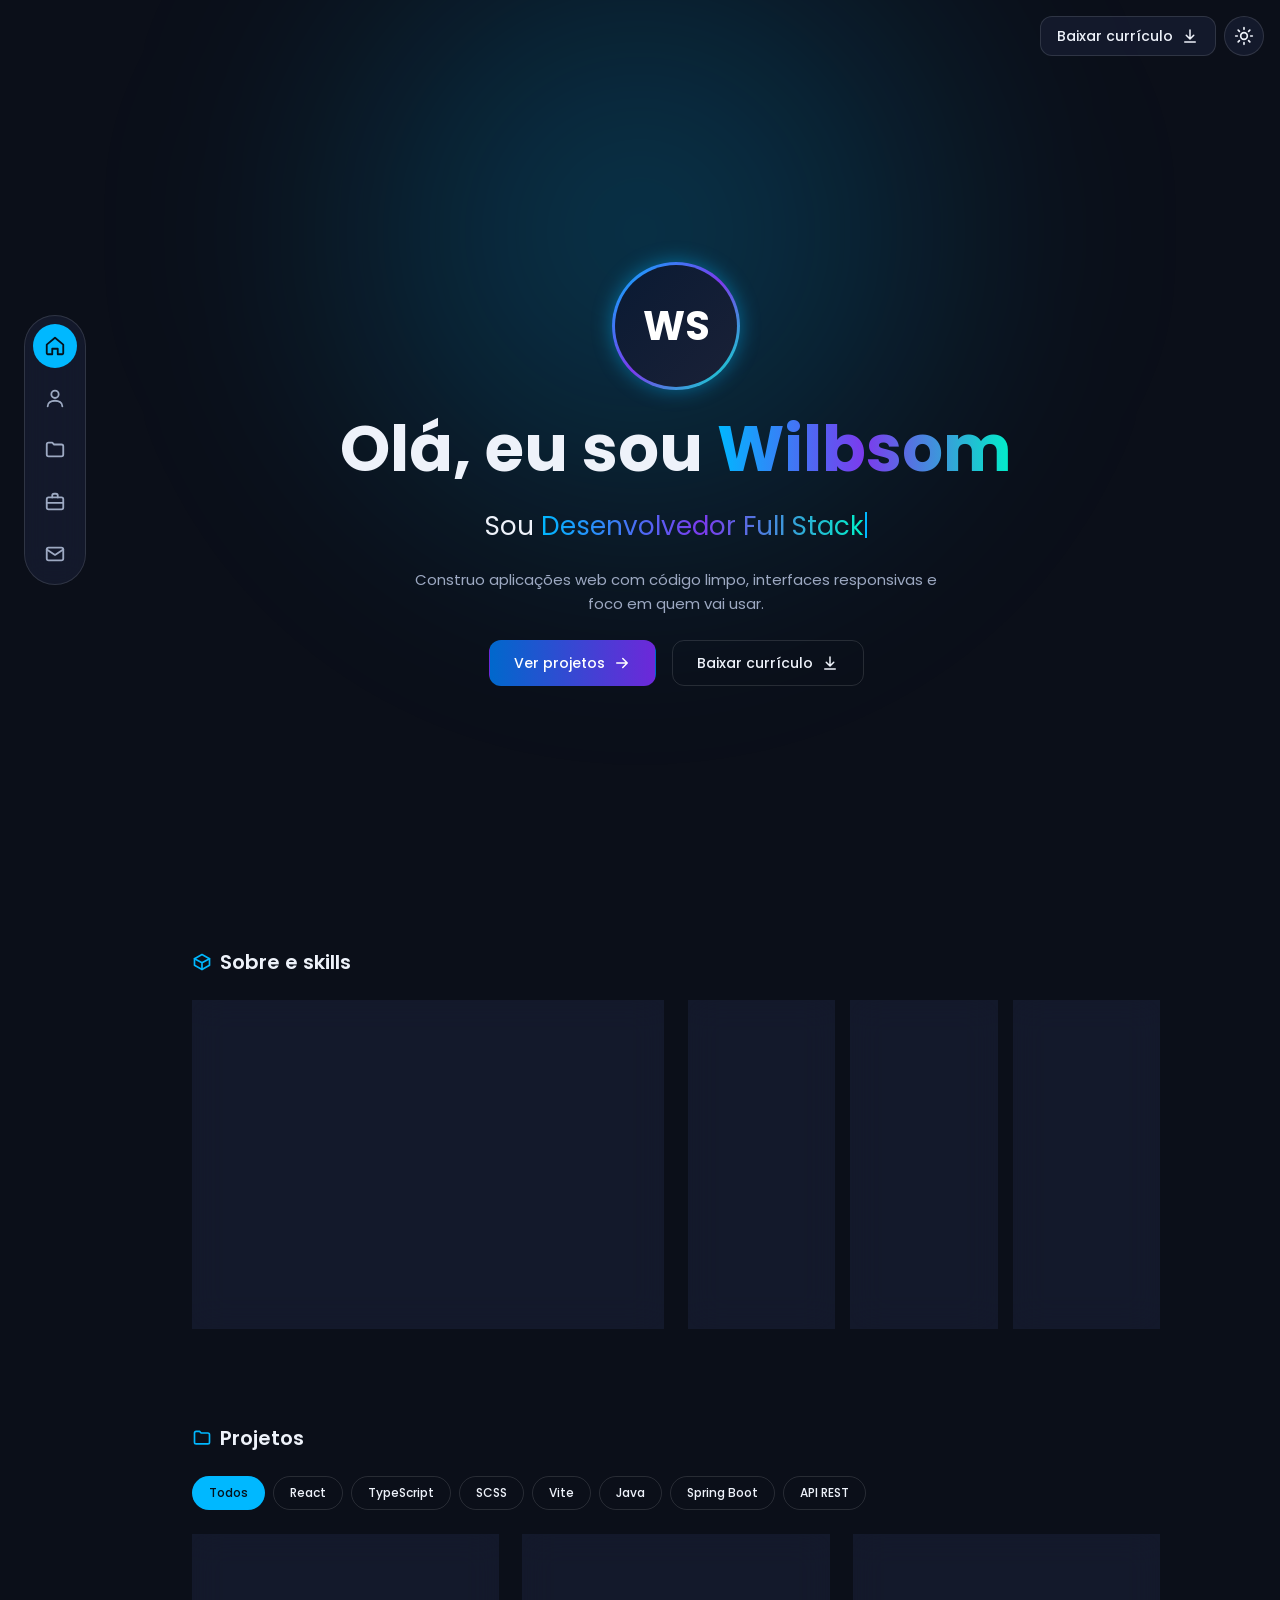
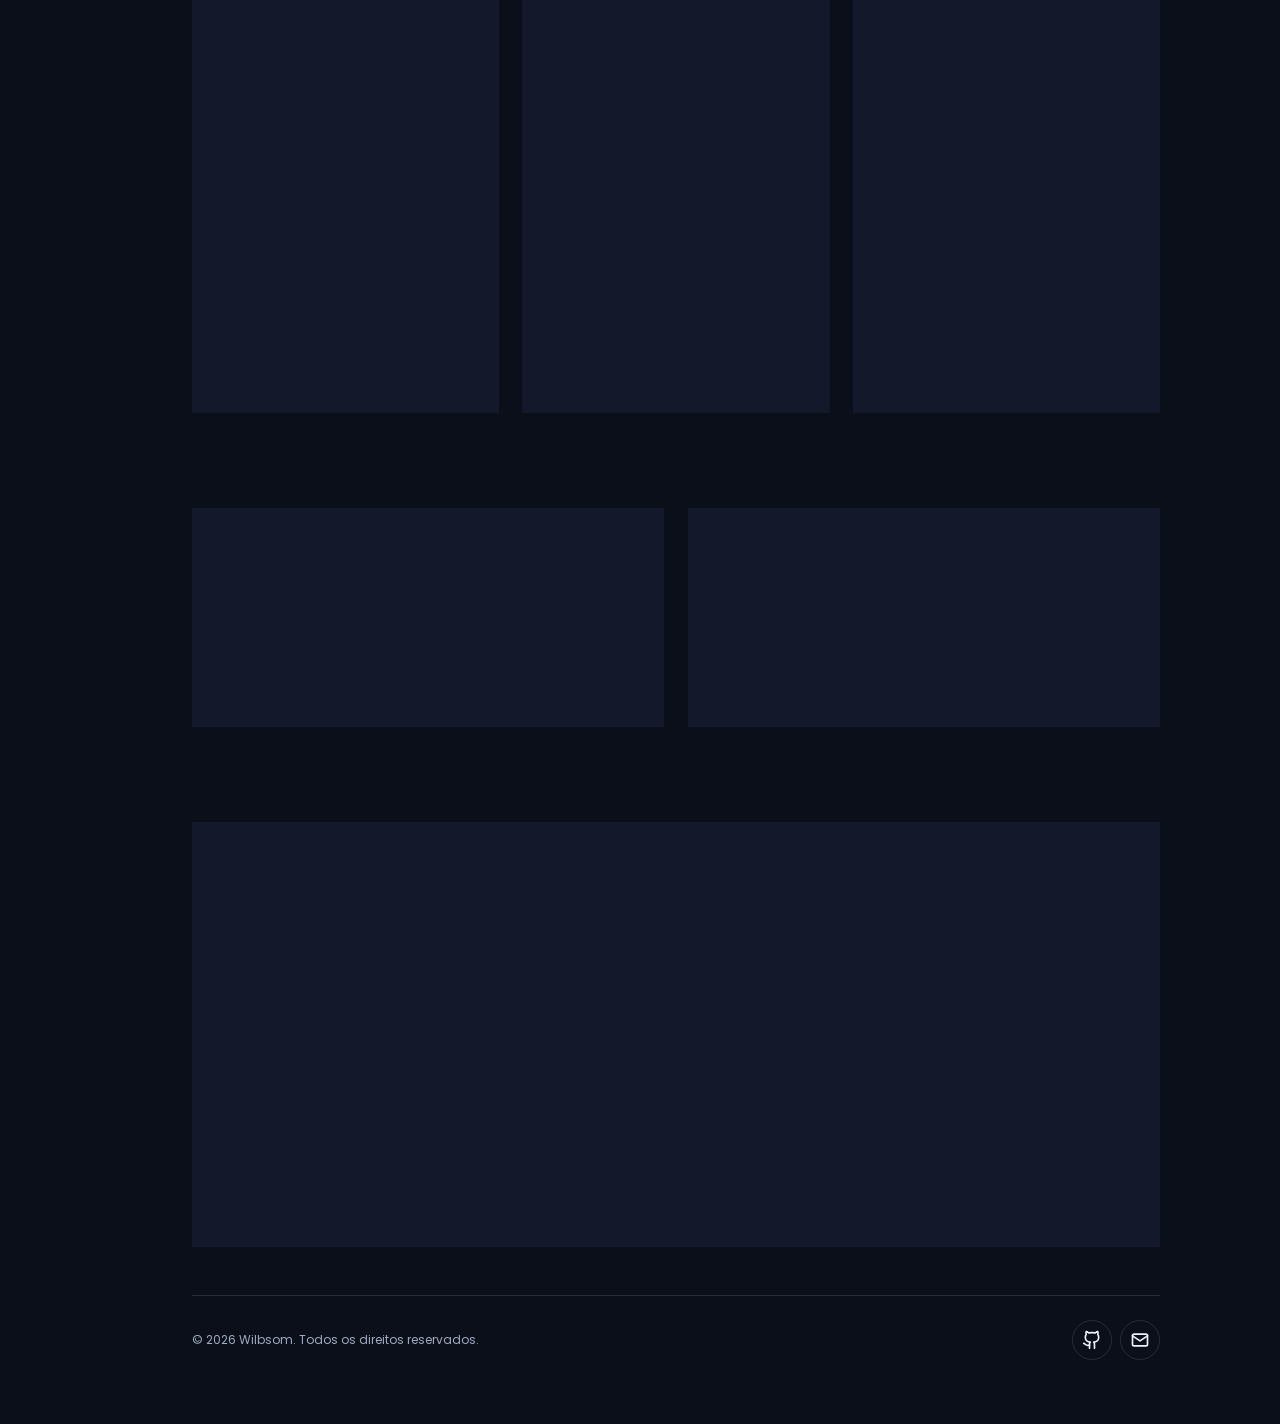
==== frontend/index.html @ 688029e2 "primerio commit" ====
<!doctype html>
<html lang="pt-BR" data-theme="dark">
<head>
  <meta charset="utf-8">
  <meta name="viewport" content="width=device-width, initial-scale=1, viewport-fit=cover">
  <title>Wilbsom | Portfólio de desenvolvimento Full Stack</title>
  <meta name="description" content="Portfólio de Wilbsom: projetos com React, TypeScript e Spring Boot, skills, currículo e contato.">
  <meta property="og:title" content="Wilbsom | Portfólio">
  <meta property="og:description" content="Projetos, skills, currículo e contato de um desenvolvedor Full Stack.">
  <meta property="og:type" content="website">
  <link rel="preconnect" href="https://fonts.googleapis.com">
  <link rel="preconnect" href="https://fonts.gstatic.com" crossorigin>
  <link rel="stylesheet" href="https://fonts.googleapis.com/css2?family=Poppins:wght@400;500;600;700&display=swap">
  <style>
    :root {
      --bg: #F4F7FB;
      --surf: #fff;
      --glass: rgba(255, 255, 255, .72);
      --tx: #0B0F19;
      --mu: #4A5468;
      --bd: rgba(11, 15, 25, .16);
      --p: #0069B4;
      --s: #6D28D9;
      --a: #00705F;
      --on: #fff;
      --glow: rgba(0, 105, 180, .2);
      --gt: linear-gradient(90deg, #0069B4, #6D28D9);
      color-scheme: light;
      box-sizing: border-box;
      padding-top: env(safe-area-inset-top, 0px);
      padding-bottom: env(safe-area-inset-bottom, 0px);
    }

    @media (prefers-color-scheme: dark) {
      :root:not([data-theme="light"]) {
        --bg: #0B0F19;
        --surf: #1A2137;
        --glass: rgba(26, 33, 55, .6);
        --tx: #EEF2FA;
        --mu: #9DA9C2;
        --bd: rgba(255, 255, 255, .12);
        --p: #00B8FF;
        --s: #A78BFA;
        --a: #00F0C9;
        --on: #04121C;
        --glow: rgba(0, 184, 255, .25);
        --gt: linear-gradient(90deg, #00B8FF, #7C3AED, #00F0C9);
        color-scheme: dark;
      }
    }

    :root[data-theme="dark"] {
      --bg: #0B0F19;
      --surf: #1A2137;
      --glass: rgba(26, 33, 55, .6);
      --tx: #EEF2FA;
      --mu: #9DA9C2;
      --bd: rgba(255, 255, 255, .12);
      --p: #00B8FF;
      --s: #A78BFA;
      --a: #00F0C9;
      --on: #04121C;
      --glow: rgba(0, 184, 255, .25);
      --gt: linear-gradient(90deg, #00B8FF, #7C3AED, #00F0C9);
      color-scheme: dark;
    }

    *, *::before, *::after {
      box-sizing: inherit;
    }

    html {
      scroll-behavior: smooth;
      scroll-padding-top: env(safe-area-inset-top, 0px);
    }

    body {
      margin: 0;
      min-height: 100vh;
      background: var(--bg);
      color: var(--tx);
      font: 400 15px/1.6 Poppins, system-ui, -apple-system, "Segoe UI", sans-serif;
      overflow-x: hidden;
    }

    body::before {
      content: "";
      position: fixed;
      top: -200px;
      left: 50%;
      width: 54rem;
      height: 54rem;
      max-width: 140vw;
      transform: translateX(-50%);
      background: radial-gradient(circle, var(--glow) 0%, transparent 70%);
      filter: blur(90px);
      pointer-events: none;
      z-index: -1;
    }

    [hidden] {
      display: none !important;
    }

    :focus-visible {
      outline: 2px solid var(--p);
      outline-offset: 3px;
    }

    a {
      color: var(--p);
    }

    .skip {
      position: absolute;
      left: 8px;
      top: -60px;
      background: var(--surf);
      padding: 8px 16px;
      border-radius: 8px;
      z-index: 50;
    }

    .skip:focus {
      top: 8px;
    }

    main {
      max-width: 1120px;
      margin: 0 auto;
      padding: 0 24px 88px;
    }

    section {
      padding: 48px 0;
      scroll-margin-top: 16px;
    }

    h1, h2, h3 {
      margin: 0;
    }

    h2 {
      font: 600 20px/28px Poppins, system-ui, sans-serif;
      display: flex;
      align-items: center;
      gap: 8px;
      margin-bottom: 24px;
    }

    h2 svg {
      color: var(--p);
    }

    h3 {
      font: 500 16px/24px Poppins, system-ui, sans-serif;
    }

    p {
      margin: 0;
    }

    .mu {
      color: var(--mu);
    }

    .gt {
      background: var(--gt);
      -webkit-background-clip: text;
      background-clip: text;
      color: transparent;
    }

    .card {
      background: var(--glass);
      border: 1px solid var(--bd);
      border-radius: 16px;
      padding: 24px;
      -webkit-backdrop-filter: blur(16px);
      backdrop-filter: blur(16px);
      transition: transform .3s ease, border-color .3s ease, box-shadow .3s ease;
    }

    .card:hover {
      transform: translateY(-2px);
      border-color: var(--p);
      box-shadow: 0 0 20px var(--glow);
    }

    .btn {
      display: inline-flex;
      align-items: center;
      justify-content: center;
      gap: 8px;
      padding: 12px 24px;
      border-radius: 12px;
      border: 1px solid var(--bd);
      background: transparent;
      color: var(--tx);
      font: 500 14px/20px Poppins, system-ui, sans-serif;
      cursor: pointer;
      text-decoration: none;
      transition: transform .3s ease, border-color .3s ease, filter .3s ease;
    }

    .btn:hover {
      transform: translateY(-2px);
      border-color: var(--p);
    }

    .btn.pri {
      background: linear-gradient(90deg, #0068CC, #6D28D9);
      color: #fff;
      border-color: transparent;
    }

    .btn.pri:hover {
      filter: brightness(1.15);
    }

    .btn.sm {
      padding: 8px 16px;
    }

    .ib {
      display: grid;
      place-items: center;
      width: 40px;
      height: 40px;
      border-radius: 50%;
      border: 1px solid var(--bd);
      background: transparent;
      color: var(--tx);
      cursor: pointer;
      transition: border-color .3s ease, color .3s ease;
    }

    .ib:hover {
      border-color: var(--p);
      color: var(--p);
    }

    nav {
      position: fixed;
      z-index: 20;
      left: 0;
      right: 0;
      bottom: 0;
      display: flex;
      justify-content: space-around;
      padding: 8px 8px calc(8px + env(safe-area-inset-bottom, 0px));
      background: var(--glass);
      border-top: 1px solid var(--bd);
      -webkit-backdrop-filter: blur(16px);
      backdrop-filter: blur(16px);
    }

    nav a {
      display: grid;
      place-items: center;
      width: 44px;
      height: 44px;
      border-radius: 50%;
      color: var(--mu);
      transition: background .3s ease, color .3s ease;
    }

    nav a:hover {
      color: var(--p);
    }

    nav a[aria-current] {
      background: var(--p);
      color: var(--on);
    }

    .top {
      position: fixed;
      z-index: 20;
      top: 0;
      right: 0;
      display: flex;
      gap: 8px;
      padding: calc(16px + env(safe-area-inset-top, 0px)) 16px 0;
    }

    .top .btn {
      padding: 8px 16px;
      background: var(--glass);
    }

    .top .ib {
      background: var(--glass);
    }

    .hero {
      min-height: 100vh;
      display: grid;
      align-content: center;
      justify-items: center;
      text-align: center;
      gap: 24px;
      padding-top: 96px;
    }

    .av {
      width: 128px;
      height: 128px;
      border-radius: 50%;
      display: grid;
      place-items: center;
      font: 700 40px/1 Poppins, system-ui, sans-serif;
      color: #fff;
      border: 3px solid transparent;
      background: linear-gradient(135deg, #0A1A33, #1A2137) padding-box, linear-gradient(135deg, #00B8FF, #7C3AED, #00F0C9) border-box;
      box-shadow: 0 0 20px rgba(0, 184, 255, .45);
    }

    h1 {
      font: 700 clamp(36px, 7vw, 64px)/1.1 Poppins, system-ui, sans-serif;
    }

    .role {
      font: 400 clamp(18px, 3vw, 26px)/1.4 Poppins, system-ui, sans-serif;
      min-height: 1.4em;
    }

    .cur {
      display: inline-block;
      width: 2px;
      height: 1em;
      background: var(--p);
      vertical-align: -.12em;
      margin-left: 2px;
      animation: bl 1s steps(1) infinite;
    }

    @keyframes bl {
      50% { opacity: 0; }
    }

    .hero p.lead {
      max-width: 60ch;
      color: var(--mu);
    }

    .btns {
      display: flex;
      flex-wrap: wrap;
      gap: 16px;
      justify-content: center;
    }

    .g2 {
      display: grid;
      gap: 24px;
    }

    .bar {
      display: grid;
      grid-template-columns: 104px 1fr 40px;
      align-items: center;
      gap: 16px;
      margin-top: 16px;
      font-size: 14px;
    }

    .tr {
      height: 6px;
      border-radius: 99px;
      background: var(--bd);
      overflow: hidden;
    }

    .tr i {
      display: block;
      height: 100%;
      width: 0;
      border-radius: 99px;
      background: linear-gradient(90deg, #00B8FF, #7C3AED);
      transition: width 1.2s ease .2s;
    }

    .sk.on .tr i {
      width: var(--w);
    }

    .stats {
      display: grid;
      grid-template-columns: repeat(3, 1fr);
      gap: 16px;
    }

    .stat {
      text-align: center;
      padding: 24px 8px;
    }

    .stat b {
      display: block;
      font: 700 32px/1.2 Poppins, system-ui, sans-serif;
      color: var(--p);
    }

    .stat span {
      font-size: 12px;
      line-height: 16px;
      color: var(--mu);
    }

    .chips {
      display: flex;
      flex-wrap: wrap;
      gap: 8px;
      margin-bottom: 24px;
    }

    .chip {
      padding: 8px 16px;
      border-radius: 99px;
      border: 1px solid var(--bd);
      background: transparent;
      color: var(--tx);
      font: 500 12px/16px Poppins, system-ui, sans-serif;
      cursor: pointer;
      transition: background .3s ease, border-color .3s ease;
    }

    .chip:hover {
      border-color: var(--p);
    }

    .chip[aria-pressed=true] {
      background: var(--p);
      color: var(--on);
      border-color: transparent;
    }

    .grid {
      display: grid;
      gap: 24px;
      grid-template-columns: repeat(auto-fill, minmax(260px, 1fr));
    }

    .pj {
      display: grid;
      gap: 16px;
      align-content: start;
    }

    .th {
      aspect-ratio: 16/9;
      border-radius: 12px;
      display: grid;
      place-items: center;
      color: var(--p);
      border: 1px solid var(--bd);
      background: linear-gradient(135deg, rgba(0, 184, 255, .22), rgba(124, 58, 237, .22));
    }

    .row {
      display: flex;
      align-items: center;
      justify-content: space-between;
      gap: 8px;
    }

    .st {
      font-size: 12px;
      line-height: 16px;
      color: var(--a);
      border: 1px solid var(--a);
      border-radius: 99px;
      padding: 2px 8px;
      white-space: nowrap;
    }

    .tags {
      display: flex;
      flex-wrap: wrap;
      gap: 8px;
    }

    .tag {
      font-size: 12px;
      line-height: 16px;
      padding: 4px 12px;
      border-radius: 99px;
      border: 1px solid var(--c, var(--p));
      color: var(--c, var(--p));
    }

    .tag:nth-child(3n+2) { --c: var(--s); }
    .tag:nth-child(3n) { --c: var(--a); }

    .tl {
      list-style: none;
      margin: 0;
      padding: 0 0 0 24px;
      border-left: 2px solid var(--bd);
    }

    .tl li {
      position: relative;
      padding-bottom: 24px;
    }

    .tl li:last-child {
      padding-bottom: 0;
    }

    .tl li::before {
      content: "";
      position: absolute;
      left: -31px;
      top: 7px;
      width: 10px;
      height: 10px;
      border-radius: 50%;
      background: var(--p);
      box-shadow: 0 0 10px var(--p);
    }

    .tl .o {
      color: var(--a);
    }

    .tl .d {
      font-size: 12px;
      line-height: 16px;
      color: var(--mu);
    }

    .fg {
      display: grid;
      gap: 16px;
    }

    .two {
      display: grid;
      gap: 16px;
    }

    label {
      display: grid;
      gap: 4px;
      font-size: 12px;
      line-height: 16px;
      color: var(--mu);
    }

    input, textarea {
      width: 100%;
      font: 400 14px/20px Poppins, system-ui, sans-serif;
      color: var(--tx);
      background: var(--glass);
      border: 1px solid var(--bd);
      border-radius: 12px;
      padding: 12px 16px;
      transition: border-color .3s ease, box-shadow .3s ease;
    }

    input:focus, textarea:focus {
      outline: none;
      border-color: var(--p);
      box-shadow: 0 0 0 3px var(--glow);
    }

    textarea {
      min-height: 128px;
      resize: vertical;
    }

    .ct {
      display: grid;
      gap: 16px;
      align-content: start;
    }

    .ct a {
      display: inline-flex;
      align-items: center;
      gap: 8px;
      color: var(--tx);
      text-decoration: none;
    }

    .ct a:hover {
      color: var(--p);
    }

    footer {
      display: flex;
      flex-wrap: wrap;
      gap: 16px;
      align-items: center;
      justify-content: space-between;
      padding: 24px 0;
      color: var(--mu);
      font-size: 12px;
      line-height: 16px;
      border-top: 1px solid var(--bd);
    }

    footer div {
      display: flex;
      gap: 8px;
    }

    dialog {
      width: min(560px, calc(100% - 32px));
      border: 1px solid var(--bd);
      border-radius: 16px;
      background: var(--surf);
      color: var(--tx);
      padding: 24px;
      box-shadow: 0 0 20px var(--glow);
    }

    dialog::backdrop {
      background: rgba(0, 0, 0, .65);
    }

    dialog .x {
      float: right;
    }

    dialog h3 {
      font-size: 20px;
      line-height: 28px;
      margin-bottom: 8px;
    }

    dialog .tags {
      margin: 16px 0;
    }

    #toast {
      position: fixed;
      z-index: 60;
      left: 50%;
      bottom: calc(88px + env(safe-area-inset-bottom, 0px));
      transform: translate(-50%, 16px);
      opacity: 0;
      pointer-events: none;
      background: var(--surf);
      border: 1px solid var(--a);
      border-radius: 12px;
      padding: 12px 16px;
      font-size: 14px;
      transition: opacity .3s ease, transform .3s ease;
      max-width: calc(100% - 32px);
    }

    #toast.show {
      opacity: 1;
      transform: translate(-50%, 0);
    }

    @media (min-width: 768px) {
      .g2 { grid-template-columns: 1fr 1fr; }
      .two { grid-template-columns: 1fr 1fr; }
    }

    @media (min-width: 1024px) {
      nav {
        left: 24px;
        right: auto;
        top: 50%;
        bottom: auto;
        transform: translateY(-50%);
        flex-direction: column;
        gap: 8px;
        padding: 8px;
        border: 1px solid var(--bd);
        border-radius: 999px;
      }
      main {
        padding: 0 40px 40px 112px;
      }
      #toast {
        bottom: 24px;
      }
    }

    @media (prefers-reduced-motion: reduce) {
      *, *::before, *::after {
        animation: none !important;
        transition: none !important;
      }
      html {
        scroll-behavior: auto;
      }
      .sk .tr i {
        width: var(--w);
      }
    }

    @media print {
      nav, .top, .btns, .chips, form, #toast, .ct a, footer div, body::before {
        display: none !important;
      }
      :root:root:root {
        --bg: #fff;
        --tx: #000;
        --mu: #333;
        --bd: #999;
        --glass: #fff;
        --p: #000;
        --s: #000;
        --a: #000;
      }
      .card {
        backdrop-filter: none;
        box-shadow: none;
        break-inside: avoid;
      }
      .gt {
        background: none !important;
        color: #000 !important;
        -webkit-text-fill-color: #000;
      }
      .hero {
        min-height: 0;
        padding-top: 0;
      }
      .tr i {
        width: var(--w) !important;
        background: #000;
      }
      main {
        padding: 0;
      }
    }
  </style>
</head>
<body>
  <a class="skip" href="#main">Ir para o conteúdo</a>
  <nav id="nav" aria-label="Navegação principal"></nav>
  <div class="top">
    <button class="btn cv" type="button" id="cvTop"></button>
    <button class="ib" type="button" id="theme"></button>
  </div>
  <main id="main">
    <section id="inicio" class="hero" aria-labelledby="h1">
      <div class="av" aria-hidden="true">WS</div>
      <h1 id="h1">Olá, eu sou <span class="gt">Wilbsom</span></h1>
      <p class="role">Sou <span class="gt" id="role">Desenvolvedor Full Stack</span><i class="cur" aria-hidden="true"></i></p>
      <p class="lead" id="about"></p>
      <div class="btns">
        <a class="btn pri" href="#projetos" id="seeWork"></a>
        <button class="btn cv" type="button" id="cvHero"></button>
      </div>
    </section>

    <section id="sobre" aria-labelledby="t-sk">
      <h2 id="t-sk"></h2>
      <div class="g2">
        <div class="card sk" id="sk">
          <p class="mu">Tecnologias com as quais construo interfaces e serviços.</p>
          <div id="bars"></div>
        </div>
        <div class="stats" id="stats"></div>
      </div>
    </section>

    <section id="projetos" aria-labelledby="t-pj">
      <h2 id="t-pj"></h2>
      <div class="chips" id="chips" role="group" aria-label="Filtrar projetos por tecnologia"></div>
      <div class="grid" id="grid"></div>
    </section>

    <section id="trajetoria" aria-labelledby="t-ex">
      <div class="g2">
        <div class="card">
          <h2 id="t-ex"></h2>
          <ul class="tl" id="exp"></ul>
        </div>
        <div class="card">
          <h2 id="t-ed"></h2>
          <ul class="tl" id="edu"></ul>
        </div>
      </div>
    </section>

    <section id="contato" aria-labelledby="t-ct">
      <div class="card g2">
        <div class="ct">
          <h2 id="t-ct" style="margin:0">Vamos trabalhar juntos?</h2>
          <p class="mu">Quer conversar sobre uma vaga, um projeto ou uma parceria? Envie uma mensagem.</p>
          <a id="mail" href="#"></a>
          <a id="gh" href="#" target="_blank" rel="noopener noreferrer"></a>
        </div>
        <form id="form" class="fg">
          <div class="two">
            <label>Seu nome<input name="nome" required autocomplete="name"></label>
            <label>Seu e-mail<input name="email" type="email" required autocomplete="email"></label>
          </div>
          <label>Assunto<input name="assunto" required></label>
          <label>Sua mensagem<textarea name="mensagem" required></textarea></label>
          <button class="btn pri" type="submit" id="send"></button>
        </form>
      </div>
    </section>

    <footer>
      <span>© 2026 Wilbsom. Todos os direitos reservados.</span>
      <div id="ft"></div>
    </footer>
  </main>

  <dialog id="dlg" aria-labelledby="dt">
    <button class="ib x" type="button" id="dx" aria-label="Fechar detalhes"></button>
    <h3 id="dt"></h3>
    <span class="st" id="ds"></span>
    <p class="mu" id="dd" style="margin-top:16px"></p>
    <div class="tags" id="dtg"></div>
    <div id="dl"></div>
  </dialog>
  <div id="toast" role="status" aria-live="polite"></div>

  <script>
    /* Dados padrão: só aparecem se o back-end estiver fora do ar. O conteúdo real vem da API e só o administrador altera, pelo back-end. */
    const DATA = {
      email: "seu@email.com",
      github: "https://github.com/Wilbsomgs",
      cvUrl: "", /* link do PDF do currículo; vazio = abre a impressão (Salvar como PDF) */
      roles: ["Desenvolvedor Full Stack", "Front-end com React", "Back-end com Spring Boot"],
      about: "Construo aplicações web com código limpo, interfaces responsivas e foco em quem vai usar.",
      skills: [["React", 80], ["TypeScript", 70], ["SCSS", 75], ["Java", 60], ["Spring Boot", 55], ["Git e GitHub", 70]],
      projects: [
        {
          id: "portfolio",
          title: "Portfólio pessoal",
          status: "Em andamento",
          published: true,
          tech: ["React", "TypeScript", "SCSS", "Vite"],
          repo: "https://github.com/Wilbsomgs/repositorio",
          desc: "Este site: projetos, currículo e contato com design system próprio.",
          long: "Front-end em React 19, TypeScript e Vite, com estilos em SCSS. O back-end em Spring Boot está planejado para cadastro de projetos e login."
        },
        {
          id: "sistema-x",
          title: "Sistema X",
          status: "Planejado",
          published: true,
          tech: ["Java", "Spring Boot"],
          repo: "",
          desc: "Sistema em Java previsto no roadmap. Substitua pelo seu projeto.",
          long: "Edite este item em DATA.projects com a descrição completa, as tecnologias e os links."
        },
        {
          id: "projeto-y",
          title: "Projeto Y",
          status: "Planejado",
          published: true,
          tech: ["Spring Boot", "API REST"],
          repo: "",
          desc: "API REST com Spring Boot. Substitua pelo seu projeto.",
          long: "Edite este item em DATA.projects com a descrição completa, as tecnologias e os links."
        }
      ],
      exp: [{ t: "Desenvolvedor Full Stack", o: "Projetos pessoais", p: "2026 – Presente", d: "Desenvolvimento deste portfólio com React 19, TypeScript e Vite, com API em Spring Boot planejada." }],
      edu: [{ t: "Seu curso ou certificação", o: "Sua instituição", p: "Ano – Ano", d: "Edite este item em DATA.edu." }]
    };

    /* Endereço do back-end Spring Boot (GET /api/portfolio, somente leitura para visitantes) */
    const API_URL = "http://localhost:8080";
    (async () => {
      const clean = v => typeof v === "string" ? v.replace(/[<>]/g, "").replace(/"/g, "”") : Array.isArray(v) ? v.map(clean) : v && typeof v === "object" ? Object.fromEntries(Object.entries(v).map(([k, x]) => [k, clean(x)])) : v;
      const url = u => /^https?:\/\//i.test(u) ? u : "";
      try {
        const c = new AbortController(), t = setTimeout(() => c.abort(), 3500);
        const r = await fetch(API_URL + "/api/portfolio", { signal: c.signal }); clearTimeout(t);
        if (r.ok) {
          const a = clean(await r.json()), f = a.profile, tl = x => x.map(e => ({ t: e.title, o: e.organization, p: e.period, d: e.description }));
          Object.assign(DATA, {
            email: f.email,
            github: url(f.githubUrl) || DATA.github,
            cvUrl: url(f.cvUrl),
            about: f.about,
            roles: f.roles.length ? f.roles : DATA.roles,
            skills: f.skills.map(k => [k.name, k.level]),
            projects: a.projects.map(p => ({ id: String(p.id), title: p.title, status: p.status, published: true, tech: p.tech, repo: url(p.repoUrl), desc: p.summary, long: p.description })),
            exp: tl(a.experience),
            edu: tl(a.education)
          })
        }
      } catch (e) { }

      const I = {
        home: '<path d="M3 10.5 12 3l9 7.5V20a1 1 0 0 1-1 1h-5v-6H9v6H4a1 1 0 0 1-1-1z"/>',
        user: '<circle cx="12" cy="8" r="4"/><path d="M4 21c0-4 4-6 8-6s8 2 8 6"/>',
        folder: '<path d="M3 6a2 2 0 0 1 2-2h4l2 2h8a2 2 0 0 1 2 2v9a2 2 0 0 1-2 2H5a2 2 0 0 1-2-2z"/>',
        brief: '<rect x="3" y="7" width="18" height="13" rx="2"/><path d="M9 7V5a2 2 0 0 1 2-2h2a2 2 0 0 1 2 2v2M3 13h18"/>',
        cap: '<path d="M2 9l10-5 10 5-10 5z"/><path d="M6 11v5c0 1.5 3 3 6 3s6-1.5 6-3v-5"/>',
        mail: '<rect x="3" y="5" width="18" height="14" rx="2"/><path d="m3 7 9 6 9-6"/>',
        down: '<path d="M12 4v11m-5-4 5 5 5-5M5 20h14"/>',
        arr: '<path d="M5 12h14m-6-6 6 6-6 6"/>',
        send: '<path d="m22 2-11 11M22 2l-7 20-4-9-9-4z"/>',
        sun: '<circle cx="12" cy="12" r="4"/><path d="M12 2v2m0 16v2M2 12h2m16 0h2M5 5l1.5 1.5m11 11L19 19M5 19l1.5-1.5m11-11L19 5"/>',
        moon: '<path d="M20 14.5A8 8 0 0 1 9.5 4 8 8 0 1 0 20 14.5z"/>',
        x: '<path d="M6 6l12 12M18 6 6 18"/>',
        cube: '<path d="M12 3 3 8v8l9 5 9-5V8z"/><path d="m3 8 9 5 9-5M12 13v8"/>',
        gh: '<path d="M15 22v-4a4.8 4.8 0 0 0-1-3.5c3 0 6-2 6-5.5.08-1.25-.27-2.48-1-3.5.28-1.15.28-2.35 0-3.5 0 0-1 0-3 1.5-2.64-.5-5.36-.5-8 0C6 2 5 2 5 2c-.3 1.15-.3 2.35 0 3.5A5.4 5.4 0 0 0 4 9c0 3.5 3 5.5 6 5.5-.39.49-.68 1.05-.85 1.65-.17.6-.22 1.23-.15 1.85v4"/><path d="M9 18c-4.51 2-5-2-7-2"/>'
      };

      const ic = (n, s = 20) => `<svg width="${s}" height="${s}" viewBox="0 0 24 24" fill="none" stroke="currentColor" stroke-width="2" stroke-linecap="round" stroke-linejoin="round" aria-hidden="true">${I[n]}</svg>`;
      const $ = id => document.getElementById(id);
      const R = document.documentElement;

      /* Navegação */
      const N = [["inicio", "home", "Início"], ["sobre", "user", "Sobre e skills"], ["projetos", "folder", "Projetos"], ["trajetoria", "brief", "Experiência e educação"], ["contato", "mail", "Contato"]];
      $("nav").innerHTML = N.map(([id, i, l]) => `<a href="#${id}" aria-label="${l}" title="${l}">${ic(i, 22)}</a>`).join("");

      /* Textos com ícones */
      $("about").textContent = DATA.about;
      $("seeWork").innerHTML = "Ver projetos " + ic("arr", 18);
      document.querySelectorAll(".cv").forEach(b => b.innerHTML = "Baixar currículo " + ic("down", 18));
      $("t-sk").innerHTML = ic("cube") + "Sobre e skills";
      $("t-pj").innerHTML = ic("folder") + "Projetos";
      $("t-ex").innerHTML = ic("brief") + "Experiência";
      $("t-ed").innerHTML = ic("cap") + "Educação";
      $("send").innerHTML = "Enviar mensagem " + ic("send", 18);
      $("dx").innerHTML = ic("x", 18);
      $("mail").href = "mailto:" + DATA.email; $("mail").innerHTML = ic("mail") + DATA.email;
      $("gh").href = DATA.github; $("gh").innerHTML = ic("gh") + "GitHub (abre em nova aba)";
      $("ft").innerHTML = `<a class="ib" href="${DATA.github}" target="_blank" rel="noopener noreferrer" aria-label="GitHub (abre em nova aba)">${ic("gh")}</a><a class="ib" href="mailto:${DATA.email}" aria-label="Enviar e-mail">${ic("mail")}</a>`;

      /* Skills e números */
      const pub = DATA.projects.filter(p => p.published);
      $("bars").innerHTML = DATA.skills.map(([n, v]) => `<div class="bar"><span>${n}</span><div class="tr" aria-hidden="true"><i style="--w:${v}%"></i></div><b>${v}%</b></div>`).join("");
      $("stats").innerHTML = [[DATA.skills.length, "Tecnologias"], [pub.length, "Projetos"], [pub.filter(p => p.status === "Em andamento").length, "Em andamento"]].map(([n, l]) => `<div class="card stat"><b>${n}</b><span>${l}</span></div>`).join("");
      new IntersectionObserver((es, o) => es.forEach(e => { if (e.isIntersecting) { e.target.classList.add("on"); o.unobserve(e.target) } }), { threshold: .3 }).observe($("sk"));

      /* Projetos: lista, filtro por tecnologia e detalhes */
      const techs = [...new Set(pub.flatMap(p => p.tech))];
      $("chips").innerHTML = ["Todos", ...techs].map((t, i) => `<button type="button" class="chip" aria-pressed="${i === 0}" data-f="${i ? t : ""}">${t}</button>`).join("");
      const tags = a => a.map(t => `<span class="tag">${t}</span>`).join("");
      const link = p => p.repo ? `<a class="btn sm" href="${p.repo}" target="_blank" rel="noopener noreferrer">${ic("gh", 16)}Código (nova aba)</a>` : "";
      $("grid").innerHTML = pub.map(p => `<article class="card pj" data-t="${p.tech.join("|")}"><div class="th">${ic("folder", 40)}</div><div class="row"><h3>${p.title}</h3><span class="st">${p.status}</span></div><p class="mu">${p.desc}</p><div class="tags">${tags(p.tech)}</div><div class="row"><button type="button" class="btn sm" data-id="${p.id}">Ver detalhes ${ic("arr", 16)}</button>${p.repo ? `<a class="ib" href="${p.repo}" target="_blank" rel="noopener noreferrer" aria-label="Código de ${p.title} no GitHub (nova aba)">${ic("gh")}</a>` : ""}</div></article>`).join("");
      $("chips").addEventListener("click", e => {
        const b = e.target.closest(".chip"); if (!b) return;
        document.querySelectorAll(".chip").forEach(c => c.setAttribute("aria-pressed", c === b));
        document.querySelectorAll(".pj").forEach(c => c.hidden = !!b.dataset.f && !c.dataset.t.split("|").includes(b.dataset.f))
      });
      const dlg = $("dlg");
      $("grid").addEventListener("click", e => {
        const b = e.target.closest("button[data-id]"); if (!b) return;
        const p = pub.find(x => x.id === b.dataset.id);
        $("dt").textContent = p.title; $("ds").textContent = p.status; $("dd").textContent = p.long || p.desc; $("dtg").innerHTML = tags(p.tech); $("dl").innerHTML = link(p);
        dlg.showModal()
      });
      $("dx").onclick = () => dlg.close();
      dlg.addEventListener("click", e => { if (e.target === dlg) dlg.close() });

      /* Experiência e educação */
      const tl = a => a.map(x => `<li><h3>${x.t}</h3><div class="o">${x.o}</div><div class="d">${x.p}</div><p class="mu" style="margin-top:4px">${x.d}</p></li>`).join("");
      $("exp").innerHTML = tl(DATA.exp); $("edu").innerHTML = tl(DATA.edu);

      /* Currículo: usa o PDF informado ou abre a impressão para salvar como PDF */
      document.querySelectorAll(".cv").forEach(b => b.onclick = () => DATA.cvUrl ? window.open(DATA.cvUrl, "_blank", "noopener") : window.print());

      /* Contato: abre o e-mail já preenchido (sem back-end ainda) */
      let tt; const toast = m => { const t = $("toast"); t.textContent = m; t.classList.add("show"); clearTimeout(tt); tt = setTimeout(() => t.classList.remove("show"), 4000) };
      $("form").addEventListener("submit", e => {
        e.preventDefault(); const d = new FormData(e.target);
        const body = d.get("mensagem") + "\n\n" + d.get("nome") + " (" + d.get("email") + ")";
        toast("Mensagem pronta. Confirme o envio no seu aplicativo de e-mail.");
        window.location.href = "mailto:" + DATA.email + "?subject=" + encodeURIComponent(d.get("assunto")) + "&body=" + encodeURIComponent(body);
        e.target.reset()
      });

      /* Tema claro e escuro */
      const tb = $("theme");
      try { const s = localStorage.getItem("theme"); if (s) R.dataset.theme = s } catch (e) { }
      const paint = () => { const d = R.dataset.theme === "dark"; tb.innerHTML = ic(d ? "sun" : "moon"); tb.setAttribute("aria-label", d ? "Ativar tema claro" : "Ativar tema escuro") };
      tb.onclick = () => { R.dataset.theme = R.dataset.theme === "dark" ? "light" : "dark"; try { localStorage.setItem("theme", R.dataset.theme) } catch (e) { } paint() };
      paint();

      /* Item ativo no menu */
      const navIO = new IntersectionObserver(es => es.forEach(e => { if (e.isIntersecting) document.querySelectorAll("nav a").forEach(a => a.hash === "#" + e.target.id ? a.setAttribute("aria-current", "true") : a.removeAttribute("aria-current")) }), { rootMargin: "-45% 0px -50% 0px" });
      N.forEach(([id]) => navIO.observe($(id)));

      /* Efeito de digitação (desligado com movimento reduzido) */
      if (!matchMedia("(prefers-reduced-motion: reduce)").matches) {
        const rs = DATA.roles, re = $("role"); let i = 0, j = 0, del = false;
        (function t() {
          const w = rs[i]; re.textContent = w.slice(0, j);
          if (!del && j === w.length) { del = true; return setTimeout(t, 1800) }
          if (del && j === 0) { del = false; i = (i + 1) % rs.length }
          j += del ? -1 : 1; setTimeout(t, del ? 35 : 70)
        })()
      }
    })();
  </script>
</body>
</html>
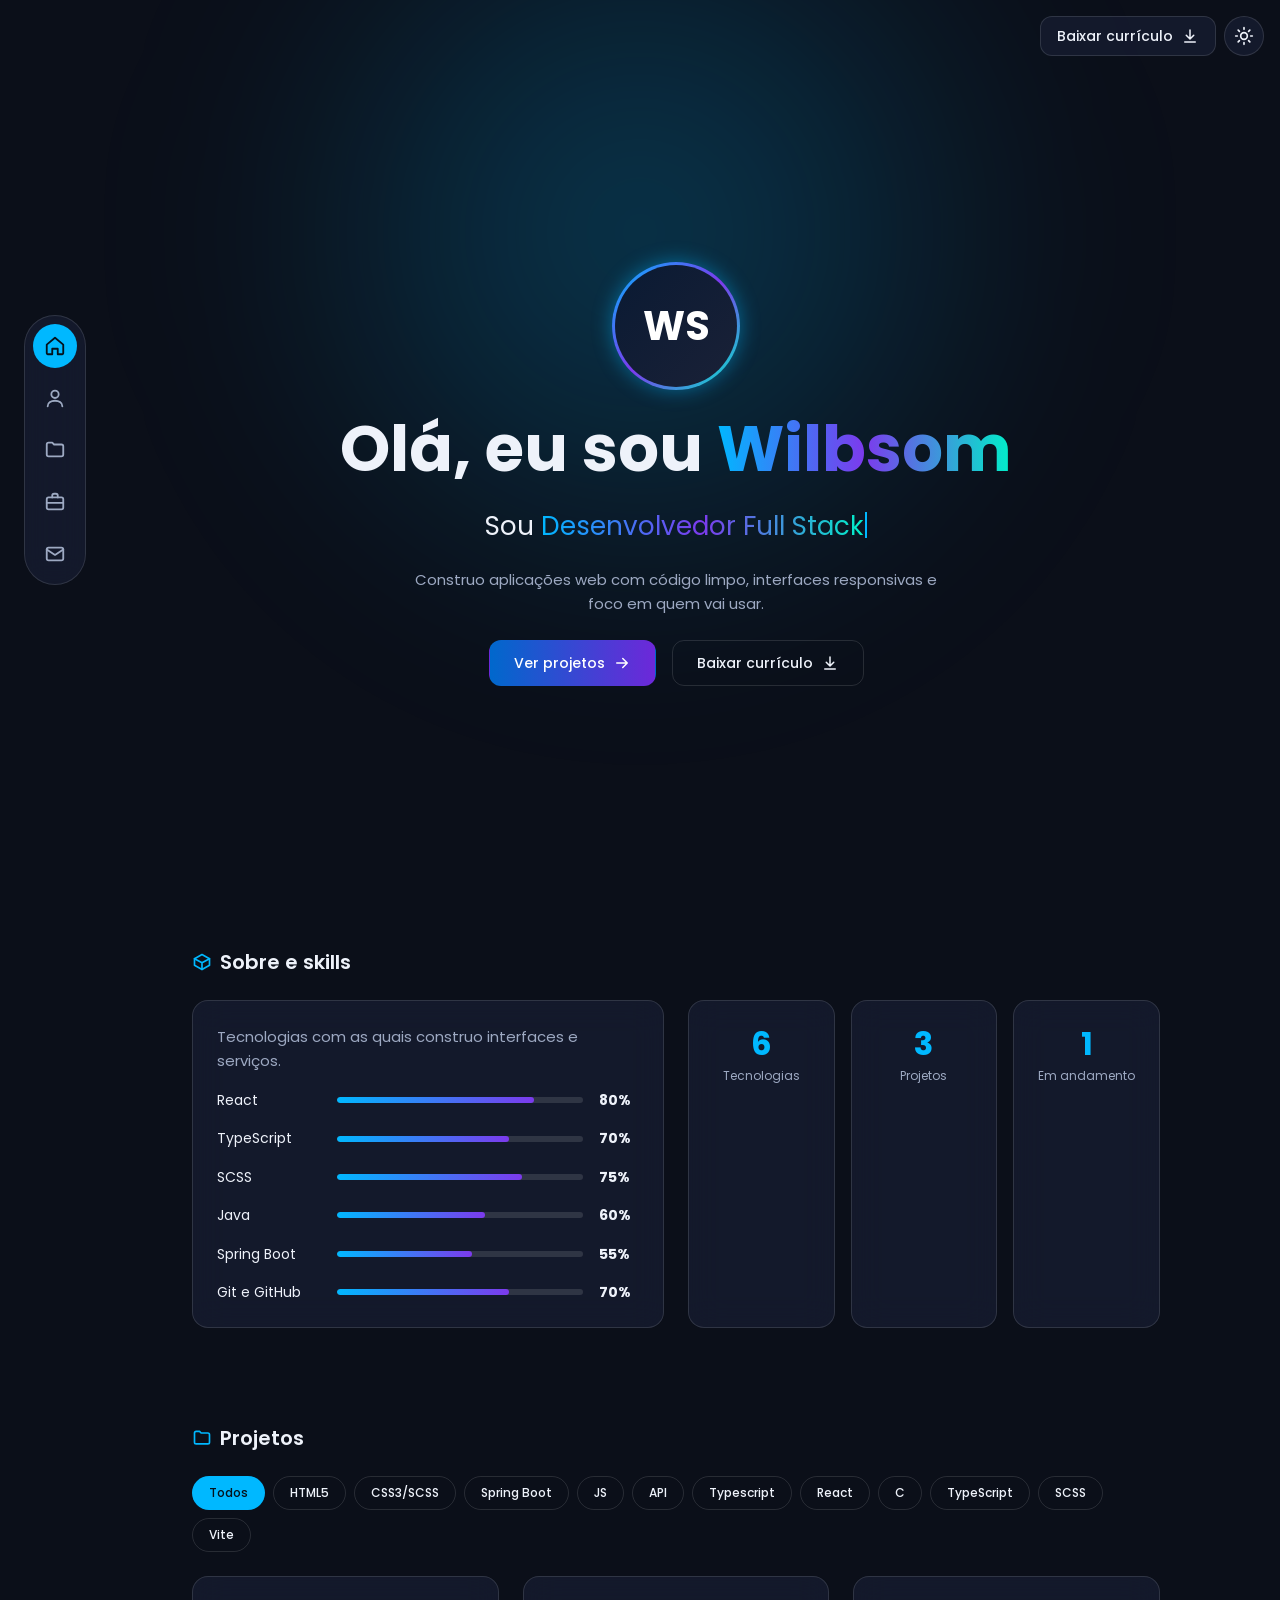
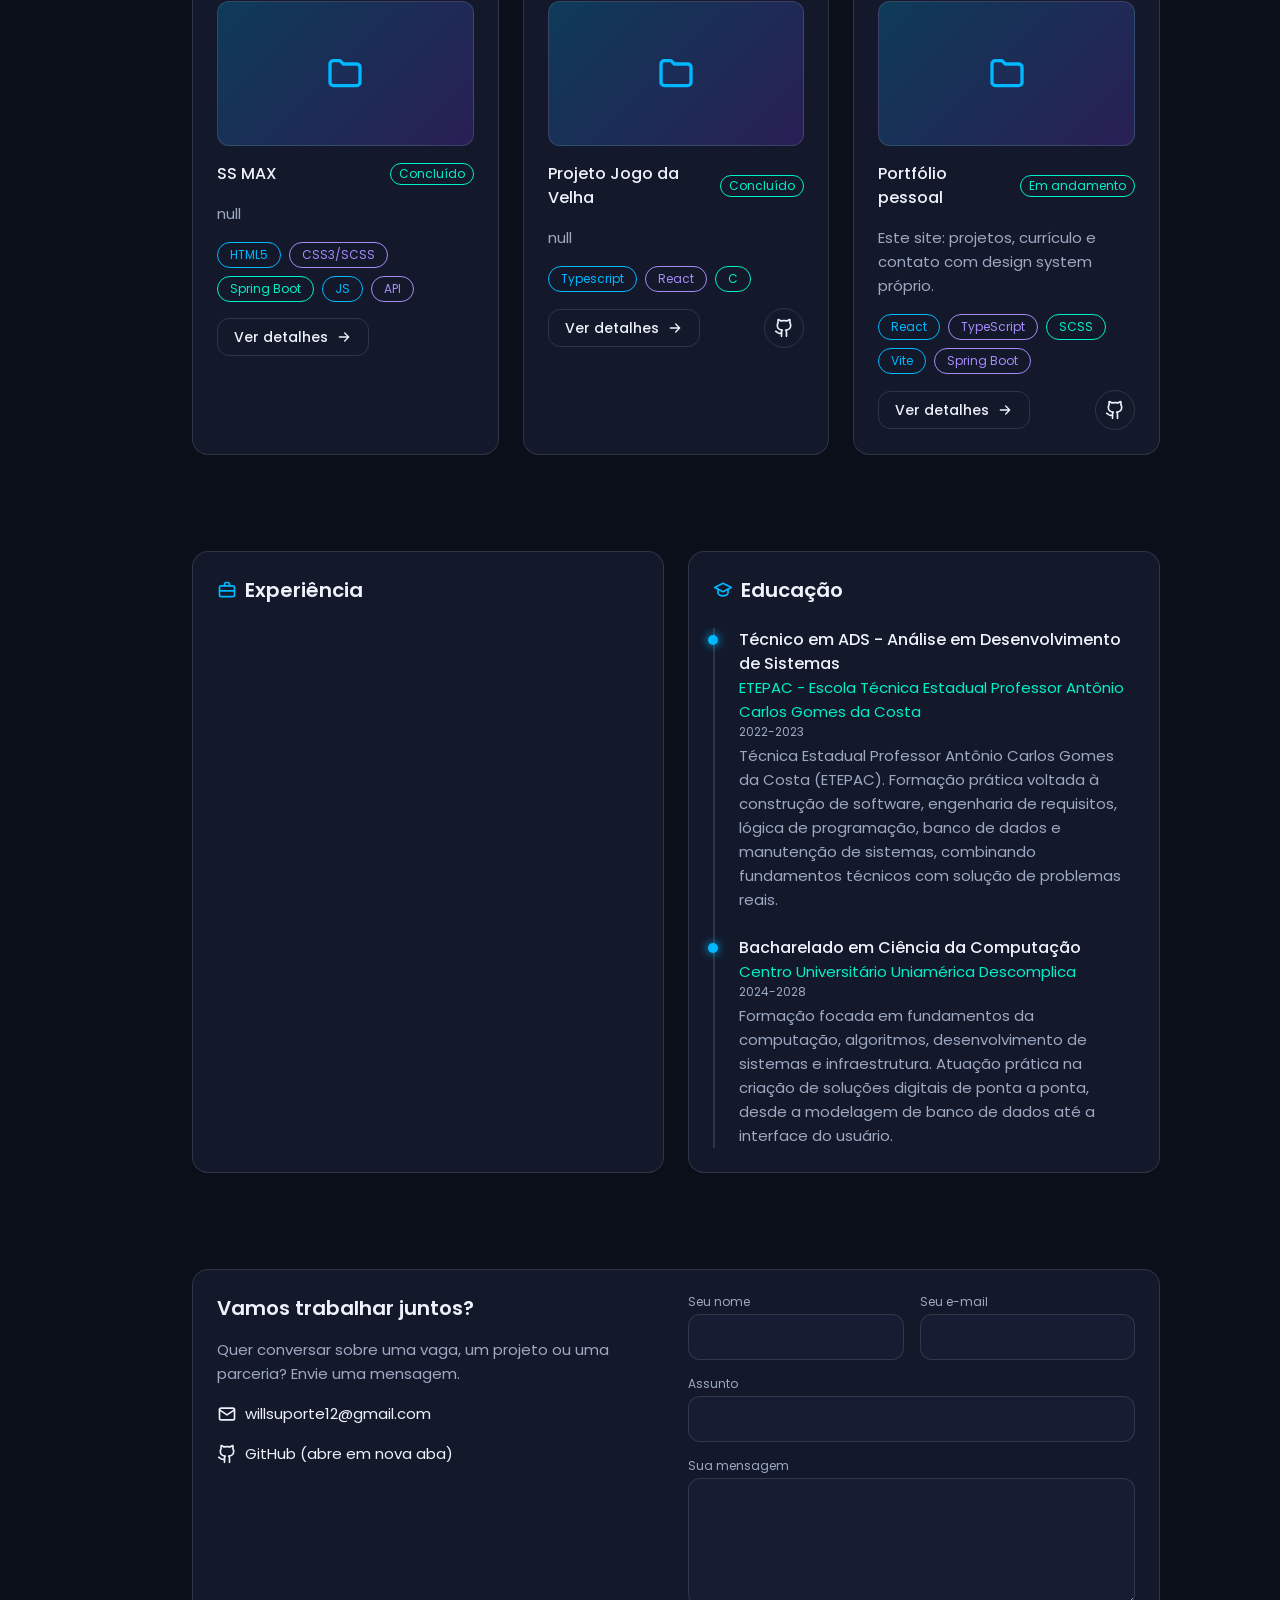
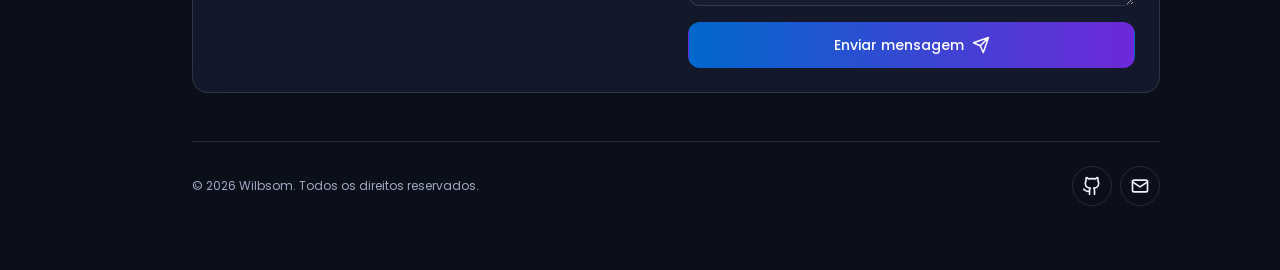
==== commit 43e5f84a: "adicona salvamento pelo content.js" ====
--- a/frontend/index.html
+++ b/frontend/index.html
@@ -1,998 +1,94 @@
 <!doctype html>
 <html lang="pt-BR" data-theme="dark">
 <head>
-  <meta charset="utf-8">
-  <meta name="viewport" content="width=device-width, initial-scale=1, viewport-fit=cover">
-  <title>Wilbsom | Portfólio de desenvolvimento Full Stack</title>
-  <meta name="description" content="Portfólio de Wilbsom: projetos com React, TypeScript e Spring Boot, skills, currículo e contato.">
-  <meta property="og:title" content="Wilbsom | Portfólio">
-  <meta property="og:description" content="Projetos, skills, currículo e contato de um desenvolvedor Full Stack.">
-  <meta property="og:type" content="website">
-  <link rel="preconnect" href="https://fonts.googleapis.com">
-  <link rel="preconnect" href="https://fonts.gstatic.com" crossorigin>
-  <link rel="stylesheet" href="https://fonts.googleapis.com/css2?family=Poppins:wght@400;500;600;700&display=swap">
-  <style>
-    :root {
-      --bg: #F4F7FB;
-      --surf: #fff;
-      --glass: rgba(255, 255, 255, .72);
-      --tx: #0B0F19;
-      --mu: #4A5468;
-      --bd: rgba(11, 15, 25, .16);
-      --p: #0069B4;
-      --s: #6D28D9;
-      --a: #00705F;
-      --on: #fff;
-      --glow: rgba(0, 105, 180, .2);
-      --gt: linear-gradient(90deg, #0069B4, #6D28D9);
-      color-scheme: light;
-      box-sizing: border-box;
-      padding-top: env(safe-area-inset-top, 0px);
-      padding-bottom: env(safe-area-inset-bottom, 0px);
-    }
-
-    @media (prefers-color-scheme: dark) {
-      :root:not([data-theme="light"]) {
-        --bg: #0B0F19;
-        --surf: #1A2137;
-        --glass: rgba(26, 33, 55, .6);
-        --tx: #EEF2FA;
-        --mu: #9DA9C2;
-        --bd: rgba(255, 255, 255, .12);
-        --p: #00B8FF;
-        --s: #A78BFA;
-        --a: #00F0C9;
-        --on: #04121C;
-        --glow: rgba(0, 184, 255, .25);
-        --gt: linear-gradient(90deg, #00B8FF, #7C3AED, #00F0C9);
-        color-scheme: dark;
-      }
-    }
-
-    :root[data-theme="dark"] {
-      --bg: #0B0F19;
-      --surf: #1A2137;
-      --glass: rgba(26, 33, 55, .6);
-      --tx: #EEF2FA;
-      --mu: #9DA9C2;
-      --bd: rgba(255, 255, 255, .12);
-      --p: #00B8FF;
-      --s: #A78BFA;
-      --a: #00F0C9;
-      --on: #04121C;
-      --glow: rgba(0, 184, 255, .25);
-      --gt: linear-gradient(90deg, #00B8FF, #7C3AED, #00F0C9);
-      color-scheme: dark;
-    }
-
-    *, *::before, *::after {
-      box-sizing: inherit;
-    }
-
-    html {
-      scroll-behavior: smooth;
-      scroll-padding-top: env(safe-area-inset-top, 0px);
-    }
-
-    body {
-      margin: 0;
-      min-height: 100vh;
-      background: var(--bg);
-      color: var(--tx);
-      font: 400 15px/1.6 Poppins, system-ui, -apple-system, "Segoe UI", sans-serif;
-      overflow-x: hidden;
-    }
-
-    body::before {
-      content: "";
-      position: fixed;
-      top: -200px;
-      left: 50%;
-      width: 54rem;
-      height: 54rem;
-      max-width: 140vw;
-      transform: translateX(-50%);
-      background: radial-gradient(circle, var(--glow) 0%, transparent 70%);
-      filter: blur(90px);
-      pointer-events: none;
-      z-index: -1;
-    }
-
-    [hidden] {
-      display: none !important;
-    }
-
-    :focus-visible {
-      outline: 2px solid var(--p);
-      outline-offset: 3px;
-    }
-
-    a {
-      color: var(--p);
-    }
-
-    .skip {
-      position: absolute;
-      left: 8px;
-      top: -60px;
-      background: var(--surf);
-      padding: 8px 16px;
-      border-radius: 8px;
-      z-index: 50;
-    }
-
-    .skip:focus {
-      top: 8px;
-    }
-
-    main {
-      max-width: 1120px;
-      margin: 0 auto;
-      padding: 0 24px 88px;
-    }
-
-    section {
-      padding: 48px 0;
-      scroll-margin-top: 16px;
-    }
-
-    h1, h2, h3 {
-      margin: 0;
-    }
-
-    h2 {
-      font: 600 20px/28px Poppins, system-ui, sans-serif;
-      display: flex;
-      align-items: center;
-      gap: 8px;
-      margin-bottom: 24px;
-    }
-
-    h2 svg {
-      color: var(--p);
-    }
-
-    h3 {
-      font: 500 16px/24px Poppins, system-ui, sans-serif;
-    }
-
-    p {
-      margin: 0;
-    }
-
-    .mu {
-      color: var(--mu);
-    }
-
-    .gt {
-      background: var(--gt);
-      -webkit-background-clip: text;
-      background-clip: text;
-      color: transparent;
-    }
-
-    .card {
-      background: var(--glass);
-      border: 1px solid var(--bd);
-      border-radius: 16px;
-      padding: 24px;
-      -webkit-backdrop-filter: blur(16px);
-      backdrop-filter: blur(16px);
-      transition: transform .3s ease, border-color .3s ease, box-shadow .3s ease;
-    }
-
-    .card:hover {
-      transform: translateY(-2px);
-      border-color: var(--p);
-      box-shadow: 0 0 20px var(--glow);
-    }
-
-    .btn {
-      display: inline-flex;
-      align-items: center;
-      justify-content: center;
-      gap: 8px;
-      padding: 12px 24px;
-      border-radius: 12px;
-      border: 1px solid var(--bd);
-      background: transparent;
-      color: var(--tx);
-      font: 500 14px/20px Poppins, system-ui, sans-serif;
-      cursor: pointer;
-      text-decoration: none;
-      transition: transform .3s ease, border-color .3s ease, filter .3s ease;
-    }
-
-    .btn:hover {
-      transform: translateY(-2px);
-      border-color: var(--p);
-    }
-
-    .btn.pri {
-      background: linear-gradient(90deg, #0068CC, #6D28D9);
-      color: #fff;
-      border-color: transparent;
-    }
-
-    .btn.pri:hover {
-      filter: brightness(1.15);
-    }
-
-    .btn.sm {
-      padding: 8px 16px;
-    }
-
-    .ib {
-      display: grid;
-      place-items: center;
-      width: 40px;
-      height: 40px;
-      border-radius: 50%;
-      border: 1px solid var(--bd);
-      background: transparent;
-      color: var(--tx);
-      cursor: pointer;
-      transition: border-color .3s ease, color .3s ease;
-    }
-
-    .ib:hover {
-      border-color: var(--p);
-      color: var(--p);
-    }
-
-    nav {
-      position: fixed;
-      z-index: 20;
-      left: 0;
-      right: 0;
-      bottom: 0;
-      display: flex;
-      justify-content: space-around;
-      padding: 8px 8px calc(8px + env(safe-area-inset-bottom, 0px));
-      background: var(--glass);
-      border-top: 1px solid var(--bd);
-      -webkit-backdrop-filter: blur(16px);
-      backdrop-filter: blur(16px);
-    }
-
-    nav a {
-      display: grid;
-      place-items: center;
-      width: 44px;
-      height: 44px;
-      border-radius: 50%;
-      color: var(--mu);
-      transition: background .3s ease, color .3s ease;
-    }
-
-    nav a:hover {
-      color: var(--p);
-    }
-
-    nav a[aria-current] {
-      background: var(--p);
-      color: var(--on);
-    }
-
-    .top {
-      position: fixed;
-      z-index: 20;
-      top: 0;
-      right: 0;
-      display: flex;
-      gap: 8px;
-      padding: calc(16px + env(safe-area-inset-top, 0px)) 16px 0;
-    }
-
-    .top .btn {
-      padding: 8px 16px;
-      background: var(--glass);
-    }
-
-    .top .ib {
-      background: var(--glass);
-    }
-
-    .hero {
-      min-height: 100vh;
-      display: grid;
-      align-content: center;
-      justify-items: center;
-      text-align: center;
-      gap: 24px;
-      padding-top: 96px;
-    }
-
-    .av {
-      width: 128px;
-      height: 128px;
-      border-radius: 50%;
-      display: grid;
-      place-items: center;
-      font: 700 40px/1 Poppins, system-ui, sans-serif;
-      color: #fff;
-      border: 3px solid transparent;
-      background: linear-gradient(135deg, #0A1A33, #1A2137) padding-box, linear-gradient(135deg, #00B8FF, #7C3AED, #00F0C9) border-box;
-      box-shadow: 0 0 20px rgba(0, 184, 255, .45);
-    }
-
-    h1 {
-      font: 700 clamp(36px, 7vw, 64px)/1.1 Poppins, system-ui, sans-serif;
-    }
-
-    .role {
-      font: 400 clamp(18px, 3vw, 26px)/1.4 Poppins, system-ui, sans-serif;
-      min-height: 1.4em;
-    }
-
-    .cur {
-      display: inline-block;
-      width: 2px;
-      height: 1em;
-      background: var(--p);
-      vertical-align: -.12em;
-      margin-left: 2px;
-      animation: bl 1s steps(1) infinite;
-    }
-
-    @keyframes bl {
-      50% { opacity: 0; }
-    }
-
-    .hero p.lead {
-      max-width: 60ch;
-      color: var(--mu);
-    }
-
-    .btns {
-      display: flex;
-      flex-wrap: wrap;
-      gap: 16px;
-      justify-content: center;
-    }
-
-    .g2 {
-      display: grid;
-      gap: 24px;
-    }
-
-    .bar {
-      display: grid;
-      grid-template-columns: 104px 1fr 40px;
-      align-items: center;
-      gap: 16px;
-      margin-top: 16px;
-      font-size: 14px;
-    }
-
-    .tr {
-      height: 6px;
-      border-radius: 99px;
-      background: var(--bd);
-      overflow: hidden;
-    }
-
-    .tr i {
-      display: block;
-      height: 100%;
-      width: 0;
-      border-radius: 99px;
-      background: linear-gradient(90deg, #00B8FF, #7C3AED);
-      transition: width 1.2s ease .2s;
-    }
-
-    .sk.on .tr i {
-      width: var(--w);
-    }
-
-    .stats {
-      display: grid;
-      grid-template-columns: repeat(3, 1fr);
-      gap: 16px;
-    }
-
-    .stat {
-      text-align: center;
-      padding: 24px 8px;
-    }
-
-    .stat b {
-      display: block;
-      font: 700 32px/1.2 Poppins, system-ui, sans-serif;
-      color: var(--p);
-    }
-
-    .stat span {
-      font-size: 12px;
-      line-height: 16px;
-      color: var(--mu);
-    }
-
-    .chips {
-      display: flex;
-      flex-wrap: wrap;
-      gap: 8px;
-      margin-bottom: 24px;
-    }
-
-    .chip {
-      padding: 8px 16px;
-      border-radius: 99px;
-      border: 1px solid var(--bd);
-      background: transparent;
-      color: var(--tx);
-      font: 500 12px/16px Poppins, system-ui, sans-serif;
-      cursor: pointer;
-      transition: background .3s ease, border-color .3s ease;
-    }
-
-    .chip:hover {
-      border-color: var(--p);
-    }
-
-    .chip[aria-pressed=true] {
-      background: var(--p);
-      color: var(--on);
-      border-color: transparent;
-    }
-
-    .grid {
-      display: grid;
-      gap: 24px;
-      grid-template-columns: repeat(auto-fill, minmax(260px, 1fr));
-    }
-
-    .pj {
-      display: grid;
-      gap: 16px;
-      align-content: start;
-    }
-
-    .th {
-      aspect-ratio: 16/9;
-      border-radius: 12px;
-      display: grid;
-      place-items: center;
-      color: var(--p);
-      border: 1px solid var(--bd);
-      background: linear-gradient(135deg, rgba(0, 184, 255, .22), rgba(124, 58, 237, .22));
-    }
-
-    .row {
-      display: flex;
-      align-items: center;
-      justify-content: space-between;
-      gap: 8px;
-    }
-
-    .st {
-      font-size: 12px;
-      line-height: 16px;
-      color: var(--a);
-      border: 1px solid var(--a);
-      border-radius: 99px;
-      padding: 2px 8px;
-      white-space: nowrap;
-    }
-
-    .tags {
-      display: flex;
-      flex-wrap: wrap;
-      gap: 8px;
-    }
-
-    .tag {
-      font-size: 12px;
-      line-height: 16px;
-      padding: 4px 12px;
-      border-radius: 99px;
-      border: 1px solid var(--c, var(--p));
-      color: var(--c, var(--p));
-    }
-
-    .tag:nth-child(3n+2) { --c: var(--s); }
-    .tag:nth-child(3n) { --c: var(--a); }
-
-    .tl {
-      list-style: none;
-      margin: 0;
-      padding: 0 0 0 24px;
-      border-left: 2px solid var(--bd);
-    }
-
-    .tl li {
-      position: relative;
-      padding-bottom: 24px;
-    }
-
-    .tl li:last-child {
-      padding-bottom: 0;
-    }
-
-    .tl li::before {
-      content: "";
-      position: absolute;
-      left: -31px;
-      top: 7px;
-      width: 10px;
-      height: 10px;
-      border-radius: 50%;
-      background: var(--p);
-      box-shadow: 0 0 10px var(--p);
-    }
-
-    .tl .o {
-      color: var(--a);
-    }
-
-    .tl .d {
-      font-size: 12px;
-      line-height: 16px;
-      color: var(--mu);
-    }
-
-    .fg {
-      display: grid;
-      gap: 16px;
-    }
-
-    .two {
-      display: grid;
-      gap: 16px;
-    }
-
-    label {
-      display: grid;
-      gap: 4px;
-      font-size: 12px;
-      line-height: 16px;
-      color: var(--mu);
-    }
-
-    input, textarea {
-      width: 100%;
-      font: 400 14px/20px Poppins, system-ui, sans-serif;
-      color: var(--tx);
-      background: var(--glass);
-      border: 1px solid var(--bd);
-      border-radius: 12px;
-      padding: 12px 16px;
-      transition: border-color .3s ease, box-shadow .3s ease;
-    }
-
-    input:focus, textarea:focus {
-      outline: none;
-      border-color: var(--p);
-      box-shadow: 0 0 0 3px var(--glow);
-    }
-
-    textarea {
-      min-height: 128px;
-      resize: vertical;
-    }
-
-    .ct {
-      display: grid;
-      gap: 16px;
-      align-content: start;
-    }
-
-    .ct a {
-      display: inline-flex;
-      align-items: center;
-      gap: 8px;
-      color: var(--tx);
-      text-decoration: none;
-    }
-
-    .ct a:hover {
-      color: var(--p);
-    }
-
-    footer {
-      display: flex;
-      flex-wrap: wrap;
-      gap: 16px;
-      align-items: center;
-      justify-content: space-between;
-      padding: 24px 0;
-      color: var(--mu);
-      font-size: 12px;
-      line-height: 16px;
-      border-top: 1px solid var(--bd);
-    }
-
-    footer div {
-      display: flex;
-      gap: 8px;
-    }
-
-    dialog {
-      width: min(560px, calc(100% - 32px));
-      border: 1px solid var(--bd);
-      border-radius: 16px;
-      background: var(--surf);
-      color: var(--tx);
-      padding: 24px;
-      box-shadow: 0 0 20px var(--glow);
-    }
-
-    dialog::backdrop {
-      background: rgba(0, 0, 0, .65);
-    }
-
-    dialog .x {
-      float: right;
-    }
-
-    dialog h3 {
-      font-size: 20px;
-      line-height: 28px;
-      margin-bottom: 8px;
-    }
-
-    dialog .tags {
-      margin: 16px 0;
-    }
-
-    #toast {
-      position: fixed;
-      z-index: 60;
-      left: 50%;
-      bottom: calc(88px + env(safe-area-inset-bottom, 0px));
-      transform: translate(-50%, 16px);
-      opacity: 0;
-      pointer-events: none;
-      background: var(--surf);
-      border: 1px solid var(--a);
-      border-radius: 12px;
-      padding: 12px 16px;
-      font-size: 14px;
-      transition: opacity .3s ease, transform .3s ease;
-      max-width: calc(100% - 32px);
-    }
-
-    #toast.show {
-      opacity: 1;
-      transform: translate(-50%, 0);
-    }
-
-    @media (min-width: 768px) {
-      .g2 { grid-template-columns: 1fr 1fr; }
-      .two { grid-template-columns: 1fr 1fr; }
-    }
-
-    @media (min-width: 1024px) {
-      nav {
-        left: 24px;
-        right: auto;
-        top: 50%;
-        bottom: auto;
-        transform: translateY(-50%);
-        flex-direction: column;
-        gap: 8px;
-        padding: 8px;
-        border: 1px solid var(--bd);
-        border-radius: 999px;
-      }
-      main {
-        padding: 0 40px 40px 112px;
-      }
-      #toast {
-        bottom: 24px;
-      }
-    }
-
-    @media (prefers-reduced-motion: reduce) {
-      *, *::before, *::after {
-        animation: none !important;
-        transition: none !important;
-      }
-      html {
-        scroll-behavior: auto;
-      }
-      .sk .tr i {
-        width: var(--w);
-      }
-    }
-
-    @media print {
-      nav, .top, .btns, .chips, form, #toast, .ct a, footer div, body::before {
-        display: none !important;
-      }
-      :root:root:root {
-        --bg: #fff;
-        --tx: #000;
-        --mu: #333;
-        --bd: #999;
-        --glass: #fff;
-        --p: #000;
-        --s: #000;
-        --a: #000;
-      }
-      .card {
-        backdrop-filter: none;
-        box-shadow: none;
-        break-inside: avoid;
-      }
-      .gt {
-        background: none !important;
-        color: #000 !important;
-        -webkit-text-fill-color: #000;
-      }
-      .hero {
-        min-height: 0;
-        padding-top: 0;
-      }
-      .tr i {
-        width: var(--w) !important;
-        background: #000;
-      }
-      main {
-        padding: 0;
-      }
-    }
-  </style>
+<meta charset="utf-8">
+<meta name="viewport" content="width=device-width, initial-scale=1, viewport-fit=cover">
+<title>Wilbsom | Portfólio de desenvolvimento Full Stack</title>
+<meta name="description" content="Portfólio de Wilbsom: projetos com React, TypeScript e Spring Boot, skills, currículo e contato.">
+<meta property="og:title" content="Wilbsom | Portfólio">
+<meta property="og:description" content="Projetos, skills, currículo e contato de um desenvolvedor Full Stack.">
+<meta property="og:type" content="website">
+<link rel="preconnect" href="https://fonts.googleapis.com">
+<link rel="preconnect" href="https://fonts.gstatic.com" crossorigin>
+<link rel="stylesheet" href="https://fonts.googleapis.com/css2?family=Poppins:wght@400;500;600;700&display=swap">
+<link rel="stylesheet" href="styles.css">
 </head>
 <body>
-  <a class="skip" href="#main">Ir para o conteúdo</a>
-  <nav id="nav" aria-label="Navegação principal"></nav>
-  <div class="top">
-    <button class="btn cv" type="button" id="cvTop"></button>
-    <button class="ib" type="button" id="theme"></button>
-  </div>
-  <main id="main">
-    <section id="inicio" class="hero" aria-labelledby="h1">
-      <div class="av" aria-hidden="true">WS</div>
-      <h1 id="h1">Olá, eu sou <span class="gt">Wilbsom</span></h1>
-      <p class="role">Sou <span class="gt" id="role">Desenvolvedor Full Stack</span><i class="cur" aria-hidden="true"></i></p>
-      <p class="lead" id="about"></p>
-      <div class="btns">
-        <a class="btn pri" href="#projetos" id="seeWork"></a>
-        <button class="btn cv" type="button" id="cvHero"></button>
+<a class="skip" href="#main">Ir para o conteúdo</a>
+<nav id="nav" aria-label="Navegação principal"></nav>
+<div class="top">
+  <button class="btn cv" type="button" id="cvTop"></button>
+  <button class="ib" type="button" id="theme"></button>
+</div>
+<main id="main">
+  <section id="inicio" class="hero" aria-labelledby="h1">
+    <div class="av" aria-hidden="true">WS</div>
+    <h1 id="h1">Olá, eu sou <span class="gt">Wilbsom</span></h1>
+    <p class="role">Sou <span class="gt" id="role">Desenvolvedor Full Stack</span><i class="cur" aria-hidden="true"></i></p>
+    <p class="lead" id="about"></p>
+    <div class="btns">
+      <a class="btn pri" href="#projetos" id="seeWork"></a>
+      <button class="btn cv" type="button" id="cvHero"></button>
+    </div>
+  </section>
+
+  <section id="sobre" aria-labelledby="t-sk">
+    <h2 id="t-sk"></h2>
+    <div class="g2">
+      <div class="card sk" id="sk"><p class="mu">Tecnologias com as quais construo interfaces e serviços.</p><div id="bars"></div></div>
+      <div class="stats" id="stats"></div>
+    </div>
+  </section>
+
+  <section id="projetos" aria-labelledby="t-pj">
+    <h2 id="t-pj"></h2>
+    <div class="chips" id="chips" role="group" aria-label="Filtrar projetos por tecnologia"></div>
+    <div class="grid" id="grid"></div>
+  </section>
+
+  <section id="trajetoria" aria-labelledby="t-ex">
+    <div class="g2">
+      <div class="card"><h2 id="t-ex"></h2><ul class="tl" id="exp"></ul></div>
+      <div class="card"><h2 id="t-ed"></h2><ul class="tl" id="edu"></ul></div>
+    </div>
+  </section>
+
+  <section id="contato" aria-labelledby="t-ct">
+    <div class="card g2">
+      <div class="ct">
+        <h2 id="t-ct" style="margin:0">Vamos trabalhar juntos?</h2>
+        <p class="mu">Quer conversar sobre uma vaga, um projeto ou uma parceria? Envie uma mensagem.</p>
+        <a id="mail" href="#"></a>
+        <a id="gh" href="#" target="_blank" rel="noopener noreferrer"></a>
       </div>
-    </section>
+      <form id="form" class="fg">
+        <div class="two">
+          <label>Seu nome<input name="nome" required autocomplete="name"></label>
+          <label>Seu e-mail<input name="email" type="email" required autocomplete="email"></label>
+        </div>
+        <label>Assunto<input name="assunto" required></label>
+        <label>Sua mensagem<textarea name="mensagem" required></textarea></label>
+        <button class="btn pri" type="submit" id="send"></button>
+      </form>
+    </div>
+  </section>
 
-    <section id="sobre" aria-labelledby="t-sk">
-      <h2 id="t-sk"></h2>
-      <div class="g2">
-        <div class="card sk" id="sk">
-          <p class="mu">Tecnologias com as quais construo interfaces e serviços.</p>
-          <div id="bars"></div>
-        </div>
-        <div class="stats" id="stats"></div>
-      </div>
-    </section>
+  <footer>
+    <span>© 2026 Wilbsom. Todos os direitos reservados.</span>
+    <div id="ft"></div>
+  </footer>
+</main>
 
-    <section id="projetos" aria-labelledby="t-pj">
-      <h2 id="t-pj"></h2>
-      <div class="chips" id="chips" role="group" aria-label="Filtrar projetos por tecnologia"></div>
-      <div class="grid" id="grid"></div>
-    </section>
+<dialog id="dlg" aria-labelledby="dt">
+  <button class="ib x" type="button" id="dx" aria-label="Fechar detalhes"></button>
+  <h3 id="dt"></h3><span class="st" id="ds"></span>
+  <p class="mu" id="dd" style="margin-top:16px"></p>
+  <div class="tags" id="dtg"></div>
+  <div id="dl"></div>
+</dialog>
+<div id="toast" role="status" aria-live="polite"></div>
 
-    <section id="trajetoria" aria-labelledby="t-ex">
-      <div class="g2">
-        <div class="card">
-          <h2 id="t-ex"></h2>
-          <ul class="tl" id="exp"></ul>
-        </div>
-        <div class="card">
-          <h2 id="t-ed"></h2>
-          <ul class="tl" id="edu"></ul>
-        </div>
-      </div>
-    </section>
-
-    <section id="contato" aria-labelledby="t-ct">
-      <div class="card g2">
-        <div class="ct">
-          <h2 id="t-ct" style="margin:0">Vamos trabalhar juntos?</h2>
-          <p class="mu">Quer conversar sobre uma vaga, um projeto ou uma parceria? Envie uma mensagem.</p>
-          <a id="mail" href="#"></a>
-          <a id="gh" href="#" target="_blank" rel="noopener noreferrer"></a>
-        </div>
-        <form id="form" class="fg">
-          <div class="two">
-            <label>Seu nome<input name="nome" required autocomplete="name"></label>
-            <label>Seu e-mail<input name="email" type="email" required autocomplete="email"></label>
-          </div>
-          <label>Assunto<input name="assunto" required></label>
-          <label>Sua mensagem<textarea name="mensagem" required></textarea></label>
-          <button class="btn pri" type="submit" id="send"></button>
-        </form>
-      </div>
-    </section>
-
-    <footer>
-      <span>© 2026 Wilbsom. Todos os direitos reservados.</span>
-      <div id="ft"></div>
-    </footer>
-  </main>
-
-  <dialog id="dlg" aria-labelledby="dt">
-    <button class="ib x" type="button" id="dx" aria-label="Fechar detalhes"></button>
-    <h3 id="dt"></h3>
-    <span class="st" id="ds"></span>
-    <p class="mu" id="dd" style="margin-top:16px"></p>
-    <div class="tags" id="dtg"></div>
-    <div id="dl"></div>
-  </dialog>
-  <div id="toast" role="status" aria-live="polite"></div>
-
-  <script>
-    /* Dados padrão: só aparecem se o back-end estiver fora do ar. O conteúdo real vem da API e só o administrador altera, pelo back-end. */
-    const DATA = {
-      email: "seu@email.com",
-      github: "https://github.com/Wilbsomgs",
-      cvUrl: "", /* link do PDF do currículo; vazio = abre a impressão (Salvar como PDF) */
-      roles: ["Desenvolvedor Full Stack", "Front-end com React", "Back-end com Spring Boot"],
-      about: "Construo aplicações web com código limpo, interfaces responsivas e foco em quem vai usar.",
-      skills: [["React", 80], ["TypeScript", 70], ["SCSS", 75], ["Java", 60], ["Spring Boot", 55], ["Git e GitHub", 70]],
-      projects: [
-        {
-          id: "portfolio",
-          title: "Portfólio pessoal",
-          status: "Em andamento",
-          published: true,
-          tech: ["React", "TypeScript", "SCSS", "Vite"],
-          repo: "https://github.com/Wilbsomgs/repositorio",
-          desc: "Este site: projetos, currículo e contato com design system próprio.",
-          long: "Front-end em React 19, TypeScript e Vite, com estilos em SCSS. O back-end em Spring Boot está planejado para cadastro de projetos e login."
-        },
-        {
-          id: "sistema-x",
-          title: "Sistema X",
-          status: "Planejado",
-          published: true,
-          tech: ["Java", "Spring Boot"],
-          repo: "",
-          desc: "Sistema em Java previsto no roadmap. Substitua pelo seu projeto.",
-          long: "Edite este item em DATA.projects com a descrição completa, as tecnologias e os links."
-        },
-        {
-          id: "projeto-y",
-          title: "Projeto Y",
-          status: "Planejado",
-          published: true,
-          tech: ["Spring Boot", "API REST"],
-          repo: "",
-          desc: "API REST com Spring Boot. Substitua pelo seu projeto.",
-          long: "Edite este item em DATA.projects com a descrição completa, as tecnologias e os links."
-        }
-      ],
-      exp: [{ t: "Desenvolvedor Full Stack", o: "Projetos pessoais", p: "2026 – Presente", d: "Desenvolvimento deste portfólio com React 19, TypeScript e Vite, com API em Spring Boot planejada." }],
-      edu: [{ t: "Seu curso ou certificação", o: "Sua instituição", p: "Ano – Ano", d: "Edite este item em DATA.edu." }]
-    };
-
-    /* Endereço do back-end Spring Boot (GET /api/portfolio, somente leitura para visitantes) */
-    const API_URL = "http://localhost:8080";
-    (async () => {
-      const clean = v => typeof v === "string" ? v.replace(/[<>]/g, "").replace(/"/g, "”") : Array.isArray(v) ? v.map(clean) : v && typeof v === "object" ? Object.fromEntries(Object.entries(v).map(([k, x]) => [k, clean(x)])) : v;
-      const url = u => /^https?:\/\//i.test(u) ? u : "";
-      try {
-        const c = new AbortController(), t = setTimeout(() => c.abort(), 3500);
-        const r = await fetch(API_URL + "/api/portfolio", { signal: c.signal }); clearTimeout(t);
-        if (r.ok) {
-          const a = clean(await r.json()), f = a.profile, tl = x => x.map(e => ({ t: e.title, o: e.organization, p: e.period, d: e.description }));
-          Object.assign(DATA, {
-            email: f.email,
-            github: url(f.githubUrl) || DATA.github,
-            cvUrl: url(f.cvUrl),
-            about: f.about,
-            roles: f.roles.length ? f.roles : DATA.roles,
-            skills: f.skills.map(k => [k.name, k.level]),
-            projects: a.projects.map(p => ({ id: String(p.id), title: p.title, status: p.status, published: true, tech: p.tech, repo: url(p.repoUrl), desc: p.summary, long: p.description })),
-            exp: tl(a.experience),
-            edu: tl(a.education)
-          })
-        }
-      } catch (e) { }
-
-      const I = {
-        home: '<path d="M3 10.5 12 3l9 7.5V20a1 1 0 0 1-1 1h-5v-6H9v6H4a1 1 0 0 1-1-1z"/>',
-        user: '<circle cx="12" cy="8" r="4"/><path d="M4 21c0-4 4-6 8-6s8 2 8 6"/>',
-        folder: '<path d="M3 6a2 2 0 0 1 2-2h4l2 2h8a2 2 0 0 1 2 2v9a2 2 0 0 1-2 2H5a2 2 0 0 1-2-2z"/>',
-        brief: '<rect x="3" y="7" width="18" height="13" rx="2"/><path d="M9 7V5a2 2 0 0 1 2-2h2a2 2 0 0 1 2 2v2M3 13h18"/>',
-        cap: '<path d="M2 9l10-5 10 5-10 5z"/><path d="M6 11v5c0 1.5 3 3 6 3s6-1.5 6-3v-5"/>',
-        mail: '<rect x="3" y="5" width="18" height="14" rx="2"/><path d="m3 7 9 6 9-6"/>',
-        down: '<path d="M12 4v11m-5-4 5 5 5-5M5 20h14"/>',
-        arr: '<path d="M5 12h14m-6-6 6 6-6 6"/>',
-        send: '<path d="m22 2-11 11M22 2l-7 20-4-9-9-4z"/>',
-        sun: '<circle cx="12" cy="12" r="4"/><path d="M12 2v2m0 16v2M2 12h2m16 0h2M5 5l1.5 1.5m11 11L19 19M5 19l1.5-1.5m11-11L19 5"/>',
-        moon: '<path d="M20 14.5A8 8 0 0 1 9.5 4 8 8 0 1 0 20 14.5z"/>',
-        x: '<path d="M6 6l12 12M18 6 6 18"/>',
-        cube: '<path d="M12 3 3 8v8l9 5 9-5V8z"/><path d="m3 8 9 5 9-5M12 13v8"/>',
-        gh: '<path d="M15 22v-4a4.8 4.8 0 0 0-1-3.5c3 0 6-2 6-5.5.08-1.25-.27-2.48-1-3.5.28-1.15.28-2.35 0-3.5 0 0-1 0-3 1.5-2.64-.5-5.36-.5-8 0C6 2 5 2 5 2c-.3 1.15-.3 2.35 0 3.5A5.4 5.4 0 0 0 4 9c0 3.5 3 5.5 6 5.5-.39.49-.68 1.05-.85 1.65-.17.6-.22 1.23-.15 1.85v4"/><path d="M9 18c-4.51 2-5-2-7-2"/>'
-      };
-
-      const ic = (n, s = 20) => `<svg width="${s}" height="${s}" viewBox="0 0 24 24" fill="none" stroke="currentColor" stroke-width="2" stroke-linecap="round" stroke-linejoin="round" aria-hidden="true">${I[n]}</svg>`;
-      const $ = id => document.getElementById(id);
-      const R = document.documentElement;
-
-      /* Navegação */
-      const N = [["inicio", "home", "Início"], ["sobre", "user", "Sobre e skills"], ["projetos", "folder", "Projetos"], ["trajetoria", "brief", "Experiência e educação"], ["contato", "mail", "Contato"]];
-      $("nav").innerHTML = N.map(([id, i, l]) => `<a href="#${id}" aria-label="${l}" title="${l}">${ic(i, 22)}</a>`).join("");
-
-      /* Textos com ícones */
-      $("about").textContent = DATA.about;
-      $("seeWork").innerHTML = "Ver projetos " + ic("arr", 18);
-      document.querySelectorAll(".cv").forEach(b => b.innerHTML = "Baixar currículo " + ic("down", 18));
-      $("t-sk").innerHTML = ic("cube") + "Sobre e skills";
-      $("t-pj").innerHTML = ic("folder") + "Projetos";
-      $("t-ex").innerHTML = ic("brief") + "Experiência";
-      $("t-ed").innerHTML = ic("cap") + "Educação";
-      $("send").innerHTML = "Enviar mensagem " + ic("send", 18);
-      $("dx").innerHTML = ic("x", 18);
-      $("mail").href = "mailto:" + DATA.email; $("mail").innerHTML = ic("mail") + DATA.email;
-      $("gh").href = DATA.github; $("gh").innerHTML = ic("gh") + "GitHub (abre em nova aba)";
-      $("ft").innerHTML = `<a class="ib" href="${DATA.github}" target="_blank" rel="noopener noreferrer" aria-label="GitHub (abre em nova aba)">${ic("gh")}</a><a class="ib" href="mailto:${DATA.email}" aria-label="Enviar e-mail">${ic("mail")}</a>`;
-
-      /* Skills e números */
-      const pub = DATA.projects.filter(p => p.published);
-      $("bars").innerHTML = DATA.skills.map(([n, v]) => `<div class="bar"><span>${n}</span><div class="tr" aria-hidden="true"><i style="--w:${v}%"></i></div><b>${v}%</b></div>`).join("");
-      $("stats").innerHTML = [[DATA.skills.length, "Tecnologias"], [pub.length, "Projetos"], [pub.filter(p => p.status === "Em andamento").length, "Em andamento"]].map(([n, l]) => `<div class="card stat"><b>${n}</b><span>${l}</span></div>`).join("");
-      new IntersectionObserver((es, o) => es.forEach(e => { if (e.isIntersecting) { e.target.classList.add("on"); o.unobserve(e.target) } }), { threshold: .3 }).observe($("sk"));
-
-      /* Projetos: lista, filtro por tecnologia e detalhes */
-      const techs = [...new Set(pub.flatMap(p => p.tech))];
-      $("chips").innerHTML = ["Todos", ...techs].map((t, i) => `<button type="button" class="chip" aria-pressed="${i === 0}" data-f="${i ? t : ""}">${t}</button>`).join("");
-      const tags = a => a.map(t => `<span class="tag">${t}</span>`).join("");
-      const link = p => p.repo ? `<a class="btn sm" href="${p.repo}" target="_blank" rel="noopener noreferrer">${ic("gh", 16)}Código (nova aba)</a>` : "";
-      $("grid").innerHTML = pub.map(p => `<article class="card pj" data-t="${p.tech.join("|")}"><div class="th">${ic("folder", 40)}</div><div class="row"><h3>${p.title}</h3><span class="st">${p.status}</span></div><p class="mu">${p.desc}</p><div class="tags">${tags(p.tech)}</div><div class="row"><button type="button" class="btn sm" data-id="${p.id}">Ver detalhes ${ic("arr", 16)}</button>${p.repo ? `<a class="ib" href="${p.repo}" target="_blank" rel="noopener noreferrer" aria-label="Código de ${p.title} no GitHub (nova aba)">${ic("gh")}</a>` : ""}</div></article>`).join("");
-      $("chips").addEventListener("click", e => {
-        const b = e.target.closest(".chip"); if (!b) return;
-        document.querySelectorAll(".chip").forEach(c => c.setAttribute("aria-pressed", c === b));
-        document.querySelectorAll(".pj").forEach(c => c.hidden = !!b.dataset.f && !c.dataset.t.split("|").includes(b.dataset.f))
-      });
-      const dlg = $("dlg");
-      $("grid").addEventListener("click", e => {
-        const b = e.target.closest("button[data-id]"); if (!b) return;
-        const p = pub.find(x => x.id === b.dataset.id);
-        $("dt").textContent = p.title; $("ds").textContent = p.status; $("dd").textContent = p.long || p.desc; $("dtg").innerHTML = tags(p.tech); $("dl").innerHTML = link(p);
-        dlg.showModal()
-      });
-      $("dx").onclick = () => dlg.close();
-      dlg.addEventListener("click", e => { if (e.target === dlg) dlg.close() });
-
-      /* Experiência e educação */
-      const tl = a => a.map(x => `<li><h3>${x.t}</h3><div class="o">${x.o}</div><div class="d">${x.p}</div><p class="mu" style="margin-top:4px">${x.d}</p></li>`).join("");
-      $("exp").innerHTML = tl(DATA.exp); $("edu").innerHTML = tl(DATA.edu);
-
-      /* Currículo: usa o PDF informado ou abre a impressão para salvar como PDF */
-      document.querySelectorAll(".cv").forEach(b => b.onclick = () => DATA.cvUrl ? window.open(DATA.cvUrl, "_blank", "noopener") : window.print());
-
-      /* Contato: abre o e-mail já preenchido (sem back-end ainda) */
-      let tt; const toast = m => { const t = $("toast"); t.textContent = m; t.classList.add("show"); clearTimeout(tt); tt = setTimeout(() => t.classList.remove("show"), 4000) };
-      $("form").addEventListener("submit", e => {
-        e.preventDefault(); const d = new FormData(e.target);
-        const body = d.get("mensagem") + "\n\n" + d.get("nome") + " (" + d.get("email") + ")";
-        toast("Mensagem pronta. Confirme o envio no seu aplicativo de e-mail.");
-        window.location.href = "mailto:" + DATA.email + "?subject=" + encodeURIComponent(d.get("assunto")) + "&body=" + encodeURIComponent(body);
-        e.target.reset()
-      });
-
-      /* Tema claro e escuro */
-      const tb = $("theme");
-      try { const s = localStorage.getItem("theme"); if (s) R.dataset.theme = s } catch (e) { }
-      const paint = () => { const d = R.dataset.theme === "dark"; tb.innerHTML = ic(d ? "sun" : "moon"); tb.setAttribute("aria-label", d ? "Ativar tema claro" : "Ativar tema escuro") };
-      tb.onclick = () => { R.dataset.theme = R.dataset.theme === "dark" ? "light" : "dark"; try { localStorage.setItem("theme", R.dataset.theme) } catch (e) { } paint() };
-      paint();
-
-      /* Item ativo no menu */
-      const navIO = new IntersectionObserver(es => es.forEach(e => { if (e.isIntersecting) document.querySelectorAll("nav a").forEach(a => a.hash === "#" + e.target.id ? a.setAttribute("aria-current", "true") : a.removeAttribute("aria-current")) }), { rootMargin: "-45% 0px -50% 0px" });
-      N.forEach(([id]) => navIO.observe($(id)));
-
-      /* Efeito de digitação (desligado com movimento reduzido) */
-      if (!matchMedia("(prefers-reduced-motion: reduce)").matches) {
-        const rs = DATA.roles, re = $("role"); let i = 0, j = 0, del = false;
-        (function t() {
-          const w = rs[i]; re.textContent = w.slice(0, j);
-          if (!del && j === w.length) { del = true; return setTimeout(t, 1800) }
-          if (del && j === 0) { del = false; i = (i + 1) % rs.length }
-          j += del ? -1 : 1; setTimeout(t, del ? 35 : 70)
-        })()
-      }
-    })();
-  </script>
+<script src="content.js"></script>
+<script src="script.js" defer></script>
 </body>
 </html>
--- a/frontend/styles.css
+++ b/frontend/styles.css
@@ -0,0 +1,515 @@
+/* ==========================================================================
+   Portfólio: estilos
+   Ordem: tokens, base, layout, componentes, seções, responsivo, preferências, impressão
+   ========================================================================== */
+
+/* ---------- Tokens: tema escuro é o padrão; o claro vem de data-theme="light" ---------- */
+:root {
+  --font: Poppins, system-ui, -apple-system, "Segoe UI", sans-serif;
+  --transition: .3s ease;
+
+  --bg: #0B0F19;
+  --surface: #1A2137;
+  --glass: rgba(26, 33, 55, .6);
+  --text: #EEF2FA;
+  --muted: #9DA9C2;
+  --border: rgba(255, 255, 255, .12);
+  --primary: #00B8FF;
+  --secondary: #A78BFA;
+  --accent: #00F0C9;
+  --on-primary: #04121C;
+  --glow: rgba(0, 184, 255, .25);
+  --gradient-text: linear-gradient(90deg, #00B8FF, #7C3AED, #00F0C9);
+
+  color-scheme: dark;
+  box-sizing: border-box;
+  /* área segura de celulares com notch (viewport-fit=cover) */
+  padding-top: env(safe-area-inset-top, 0px);
+  padding-bottom: env(safe-area-inset-bottom, 0px);
+}
+
+:root[data-theme="light"] {
+  --bg: #F4F7FB;
+  --surface: #FFFFFF;
+  --glass: rgba(255, 255, 255, .72);
+  --text: #0B0F19;
+  --muted: #4A5468;
+  --border: rgba(11, 15, 25, .16);
+  --primary: #0069B4;
+  --secondary: #6D28D9;
+  --accent: #00705F;
+  --on-primary: #FFFFFF;
+  --glow: rgba(0, 105, 180, .2);
+  --gradient-text: linear-gradient(90deg, #0069B4, #6D28D9);
+
+  color-scheme: light;
+}
+
+/* ---------- Base ---------- */
+*, *::before, *::after { box-sizing: inherit; }
+
+html {
+  scroll-behavior: smooth;
+  scroll-padding-top: env(safe-area-inset-top, 0px);
+}
+
+body {
+  margin: 0;
+  min-height: 100vh;
+  background: var(--bg);
+  color: var(--text);
+  font: 400 15px/1.6 var(--font);
+  overflow-x: hidden;
+}
+
+/* brilho radial do topo */
+body::before {
+  content: "";
+  position: fixed;
+  top: -200px;
+  left: 50%;
+  width: 54rem;
+  height: 54rem;
+  max-width: 140vw;
+  transform: translateX(-50%);
+  background: radial-gradient(circle, var(--glow) 0%, transparent 70%);
+  filter: blur(90px);
+  pointer-events: none;
+  z-index: -1;
+}
+
+[hidden] { display: none !important; }
+:focus-visible { outline: 2px solid var(--primary); outline-offset: 3px; }
+a { color: var(--primary); }
+
+h1, h2, h3, p { margin: 0; }
+h1 { font: 700 clamp(36px, 7vw, 64px)/1.1 var(--font); }
+h2 {
+  display: flex;
+  align-items: center;
+  gap: 8px;
+  margin-bottom: 24px;
+  font: 600 20px/28px var(--font);
+}
+h2 svg { color: var(--primary); }
+h3 { font: 500 16px/24px var(--font); }
+
+/* utilitários */
+.mu { color: var(--muted); }
+.gt {
+  background: var(--gradient-text);
+  -webkit-background-clip: text;
+  background-clip: text;
+  color: transparent;
+}
+
+/* ---------- Layout ---------- */
+main {
+  max-width: 1120px;
+  margin: 0 auto;
+  padding: 0 24px 88px;
+}
+
+section {
+  padding: 48px 0;
+  scroll-margin-top: 16px;
+}
+
+.g2 { display: grid; gap: 24px; }
+
+.skip {
+  position: absolute;
+  left: 8px;
+  top: -60px;
+  z-index: 50;
+  padding: 8px 16px;
+  border-radius: 8px;
+  background: var(--surface);
+}
+.skip:focus { top: 8px; }
+
+/* menu: barra inferior no celular, pílula lateral no desktop */
+nav {
+  position: fixed;
+  z-index: 20;
+  left: 0;
+  right: 0;
+  bottom: 0;
+  display: flex;
+  justify-content: space-around;
+  padding: 8px 8px calc(8px + env(safe-area-inset-bottom, 0px));
+  border-top: 1px solid var(--border);
+}
+nav a {
+  display: grid;
+  place-items: center;
+  width: 44px;
+  height: 44px;
+  border-radius: 50%;
+  color: var(--muted);
+  transition: background var(--transition), color var(--transition);
+}
+nav a:hover { color: var(--primary); }
+nav a[aria-current] { background: var(--primary); color: var(--on-primary); }
+
+/* botões do canto superior direito */
+.top {
+  position: fixed;
+  z-index: 20;
+  top: 0;
+  right: 0;
+  display: flex;
+  gap: 8px;
+  padding: calc(16px + env(safe-area-inset-top, 0px)) 16px 0;
+}
+.top .btn { padding: 8px 16px; background: var(--glass); }
+.top .ib { background: var(--glass); }
+
+footer {
+  display: flex;
+  flex-wrap: wrap;
+  align-items: center;
+  justify-content: space-between;
+  gap: 16px;
+  padding: 24px 0;
+  border-top: 1px solid var(--border);
+  color: var(--muted);
+  font-size: 12px;
+  line-height: 16px;
+}
+footer div { display: flex; gap: 8px; }
+
+/* ---------- Componentes ---------- */
+
+/* vidro: cartões e menu */
+.card, nav {
+  background: var(--glass);
+  -webkit-backdrop-filter: blur(16px);
+  backdrop-filter: blur(16px);
+}
+
+.card {
+  padding: 24px;
+  border: 1px solid var(--border);
+  border-radius: 16px;
+  transition: transform var(--transition), border-color var(--transition), box-shadow var(--transition);
+}
+.card:hover {
+  transform: translateY(-2px);
+  border-color: var(--primary);
+  box-shadow: 0 0 20px var(--glow);
+}
+
+/* controles clicáveis */
+.btn, .ib, .chip {
+  border: 1px solid var(--border);
+  background: transparent;
+  color: var(--text);
+  cursor: pointer;
+}
+
+.btn {
+  display: inline-flex;
+  align-items: center;
+  justify-content: center;
+  gap: 8px;
+  padding: 12px 24px;
+  border-radius: 12px;
+  font: 500 14px/20px var(--font);
+  text-decoration: none;
+  transition: transform var(--transition), border-color var(--transition), filter var(--transition);
+}
+.btn:hover { transform: translateY(-2px); border-color: var(--primary); }
+.btn.pri {
+  background: linear-gradient(90deg, #0068CC, #6D28D9);
+  border-color: transparent;
+  color: #FFFFFF;
+}
+.btn.pri:hover { filter: brightness(1.15); }
+.btn.sm { padding: 8px 16px; }
+
+.ib {
+  display: grid;
+  place-items: center;
+  width: 40px;
+  height: 40px;
+  border-radius: 50%;
+  transition: border-color var(--transition), color var(--transition);
+}
+.ib:hover { border-color: var(--primary); color: var(--primary); }
+
+.chip {
+  padding: 8px 16px;
+  border-radius: 99px;
+  font: 500 12px/16px var(--font);
+  transition: background var(--transition), border-color var(--transition);
+}
+.chip:hover { border-color: var(--primary); }
+.chip[aria-pressed="true"] {
+  background: var(--primary);
+  border-color: transparent;
+  color: var(--on-primary);
+}
+
+/* etiquetas de tecnologia: cor alterna entre primária, secundária e destaque */
+.tags { display: flex; flex-wrap: wrap; gap: 8px; }
+.tag {
+  padding: 4px 12px;
+  border: 1px solid var(--tag-color, var(--primary));
+  border-radius: 99px;
+  color: var(--tag-color, var(--primary));
+  font-size: 12px;
+  line-height: 16px;
+}
+.tag:nth-child(3n + 2) { --tag-color: var(--secondary); }
+.tag:nth-child(3n) { --tag-color: var(--accent); }
+
+/* selo de status do projeto */
+.st {
+  padding: 2px 8px;
+  border: 1px solid var(--accent);
+  border-radius: 99px;
+  color: var(--accent);
+  font-size: 12px;
+  line-height: 16px;
+  white-space: nowrap;
+}
+
+.row {
+  display: flex;
+  align-items: center;
+  justify-content: space-between;
+  gap: 8px;
+}
+
+/* linha do tempo (experiência e educação) */
+.tl {
+  list-style: none;
+  margin: 0;
+  padding: 0 0 0 24px;
+  border-left: 2px solid var(--border);
+}
+.tl li { position: relative; padding-bottom: 24px; }
+.tl li:last-child { padding-bottom: 0; }
+.tl li::before {
+  content: "";
+  position: absolute;
+  left: -31px;
+  top: 7px;
+  width: 10px;
+  height: 10px;
+  border-radius: 50%;
+  background: var(--primary);
+  box-shadow: 0 0 10px var(--primary);
+}
+.tl .o { color: var(--accent); }
+.tl .d { color: var(--muted); font-size: 12px; line-height: 16px; }
+
+/* formulário */
+.fg, .two { display: grid; gap: 16px; }
+
+label {
+  display: grid;
+  gap: 4px;
+  color: var(--muted);
+  font-size: 12px;
+  line-height: 16px;
+}
+
+input, textarea {
+  width: 100%;
+  padding: 12px 16px;
+  border: 1px solid var(--border);
+  border-radius: 12px;
+  background: var(--glass);
+  color: var(--text);
+  font: 400 14px/20px var(--font);
+  transition: border-color var(--transition), box-shadow var(--transition);
+}
+input:focus, textarea:focus {
+  outline: none;
+  border-color: var(--primary);
+  box-shadow: 0 0 0 3px var(--glow);
+}
+textarea { min-height: 128px; resize: vertical; }
+
+/* janela de detalhes do projeto */
+dialog {
+  width: min(560px, calc(100% - 32px));
+  padding: 24px;
+  border: 1px solid var(--border);
+  border-radius: 16px;
+  background: var(--surface);
+  color: var(--text);
+  box-shadow: 0 0 20px var(--glow);
+}
+dialog::backdrop { background: rgba(0, 0, 0, .65); }
+dialog .x { float: right; }
+dialog h3 { margin-bottom: 8px; font-size: 20px; line-height: 28px; }
+dialog .tags { margin: 16px 0; }
+
+/* aviso (toast) */
+#toast {
+  position: fixed;
+  z-index: 60;
+  left: 50%;
+  bottom: calc(88px + env(safe-area-inset-bottom, 0px));
+  max-width: calc(100% - 32px);
+  padding: 12px 16px;
+  border: 1px solid var(--accent);
+  border-radius: 12px;
+  background: var(--surface);
+  font-size: 14px;
+  opacity: 0;
+  pointer-events: none;
+  transform: translate(-50%, 16px);
+  transition: opacity var(--transition), transform var(--transition);
+}
+#toast.show { opacity: 1; transform: translate(-50%, 0); }
+
+/* ---------- Seções ---------- */
+
+/* início */
+.hero {
+  min-height: 100vh;
+  display: grid;
+  align-content: center;
+  justify-items: center;
+  gap: 24px;
+  padding-top: 96px;
+  text-align: center;
+}
+.hero p.lead { max-width: 60ch; color: var(--muted); }
+
+.av {
+  display: grid;
+  place-items: center;
+  width: 128px;
+  height: 128px;
+  border: 3px solid transparent;
+  border-radius: 50%;
+  background:
+    linear-gradient(135deg, #0A1A33, #1A2137) padding-box,
+    linear-gradient(135deg, #00B8FF, #7C3AED, #00F0C9) border-box;
+  box-shadow: 0 0 20px rgba(0, 184, 255, .45);
+  color: #FFFFFF;
+  font: 700 40px/1 var(--font);
+}
+
+.role { min-height: 1.4em; font: 400 clamp(18px, 3vw, 26px)/1.4 var(--font); }
+
+/* cursor piscando do efeito de digitação */
+.cur {
+  display: inline-block;
+  width: 2px;
+  height: 1em;
+  margin-left: 2px;
+  background: var(--primary);
+  vertical-align: -.12em;
+  animation: blink 1s steps(1) infinite;
+}
+@keyframes blink { 50% { opacity: 0; } }
+
+.btns { display: flex; flex-wrap: wrap; justify-content: center; gap: 16px; }
+
+/* skills: --w (largura da barra) é definida pelo script.js em cada barra */
+.bar {
+  display: grid;
+  grid-template-columns: 104px 1fr 40px;
+  align-items: center;
+  gap: 16px;
+  margin-top: 16px;
+  font-size: 14px;
+}
+.tr { height: 6px; border-radius: 99px; background: var(--border); overflow: hidden; }
+.tr i {
+  display: block;
+  width: 0;
+  height: 100%;
+  border-radius: 99px;
+  background: linear-gradient(90deg, #00B8FF, #7C3AED);
+  transition: width 1.2s ease .2s;
+}
+.sk.on .tr i { width: var(--w); }
+
+.stats { display: grid; grid-template-columns: repeat(3, 1fr); gap: 16px; }
+.stat { padding: 24px 8px; text-align: center; }
+.stat b { display: block; color: var(--primary); font: 700 32px/1.2 var(--font); }
+.stat span { color: var(--muted); font-size: 12px; line-height: 16px; }
+
+/* projetos */
+.chips { display: flex; flex-wrap: wrap; gap: 8px; margin-bottom: 24px; }
+.grid { display: grid; gap: 24px; grid-template-columns: repeat(auto-fill, minmax(260px, 1fr)); }
+.pj { display: grid; gap: 16px; align-content: start; }
+.th {
+  display: grid;
+  place-items: center;
+  aspect-ratio: 16 / 9;
+  border: 1px solid var(--border);
+  border-radius: 12px;
+  background: linear-gradient(135deg, rgba(0, 184, 255, .22), rgba(124, 58, 237, .22));
+  color: var(--primary);
+}
+
+/* contato */
+.ct { display: grid; gap: 16px; align-content: start; }
+.ct a {
+  display: inline-flex;
+  align-items: center;
+  gap: 8px;
+  color: var(--text);
+  text-decoration: none;
+}
+.ct a:hover { color: var(--primary); }
+
+/* ---------- Responsivo ---------- */
+@media (min-width: 768px) {
+  .g2, .two { grid-template-columns: 1fr 1fr; }
+}
+
+@media (min-width: 1024px) {
+  nav {
+    top: 50%;
+    bottom: auto;
+    left: 24px;
+    right: auto;
+    flex-direction: column;
+    gap: 8px;
+    padding: 8px;
+    border: 1px solid var(--border);
+    border-radius: 999px;
+    transform: translateY(-50%);
+  }
+  main { padding: 0 40px 40px 112px; }
+  #toast { bottom: 24px; }
+}
+
+/* ---------- Preferências do usuário ---------- */
+@media (prefers-reduced-motion: reduce) {
+  *, *::before, *::after { animation: none !important; transition: none !important; }
+  html { scroll-behavior: auto; }
+  .sk .tr i { width: var(--w); }
+}
+
+/* ---------- Impressão (botão "Baixar currículo" sem PDF informado) ---------- */
+@media print {
+  nav, .top, .btns, .chips, form, #toast, .ct a, footer div, body::before { display: none !important; }
+
+  /* :root:root:root vence os dois temas */
+  :root:root:root {
+    --bg: #FFFFFF;
+    --text: #000000;
+    --muted: #333333;
+    --border: #999999;
+    --glass: #FFFFFF;
+    --primary: #000000;
+    --secondary: #000000;
+    --accent: #000000;
+  }
+
+  main { padding: 0; }
+  .hero { min-height: 0; padding-top: 0; }
+  .card { box-shadow: none; backdrop-filter: none; break-inside: avoid; }
+  .gt { background: none !important; color: #000000 !important; -webkit-text-fill-color: #000000; }
+  .tr i { width: var(--w) !important; background: #000000; }
+}
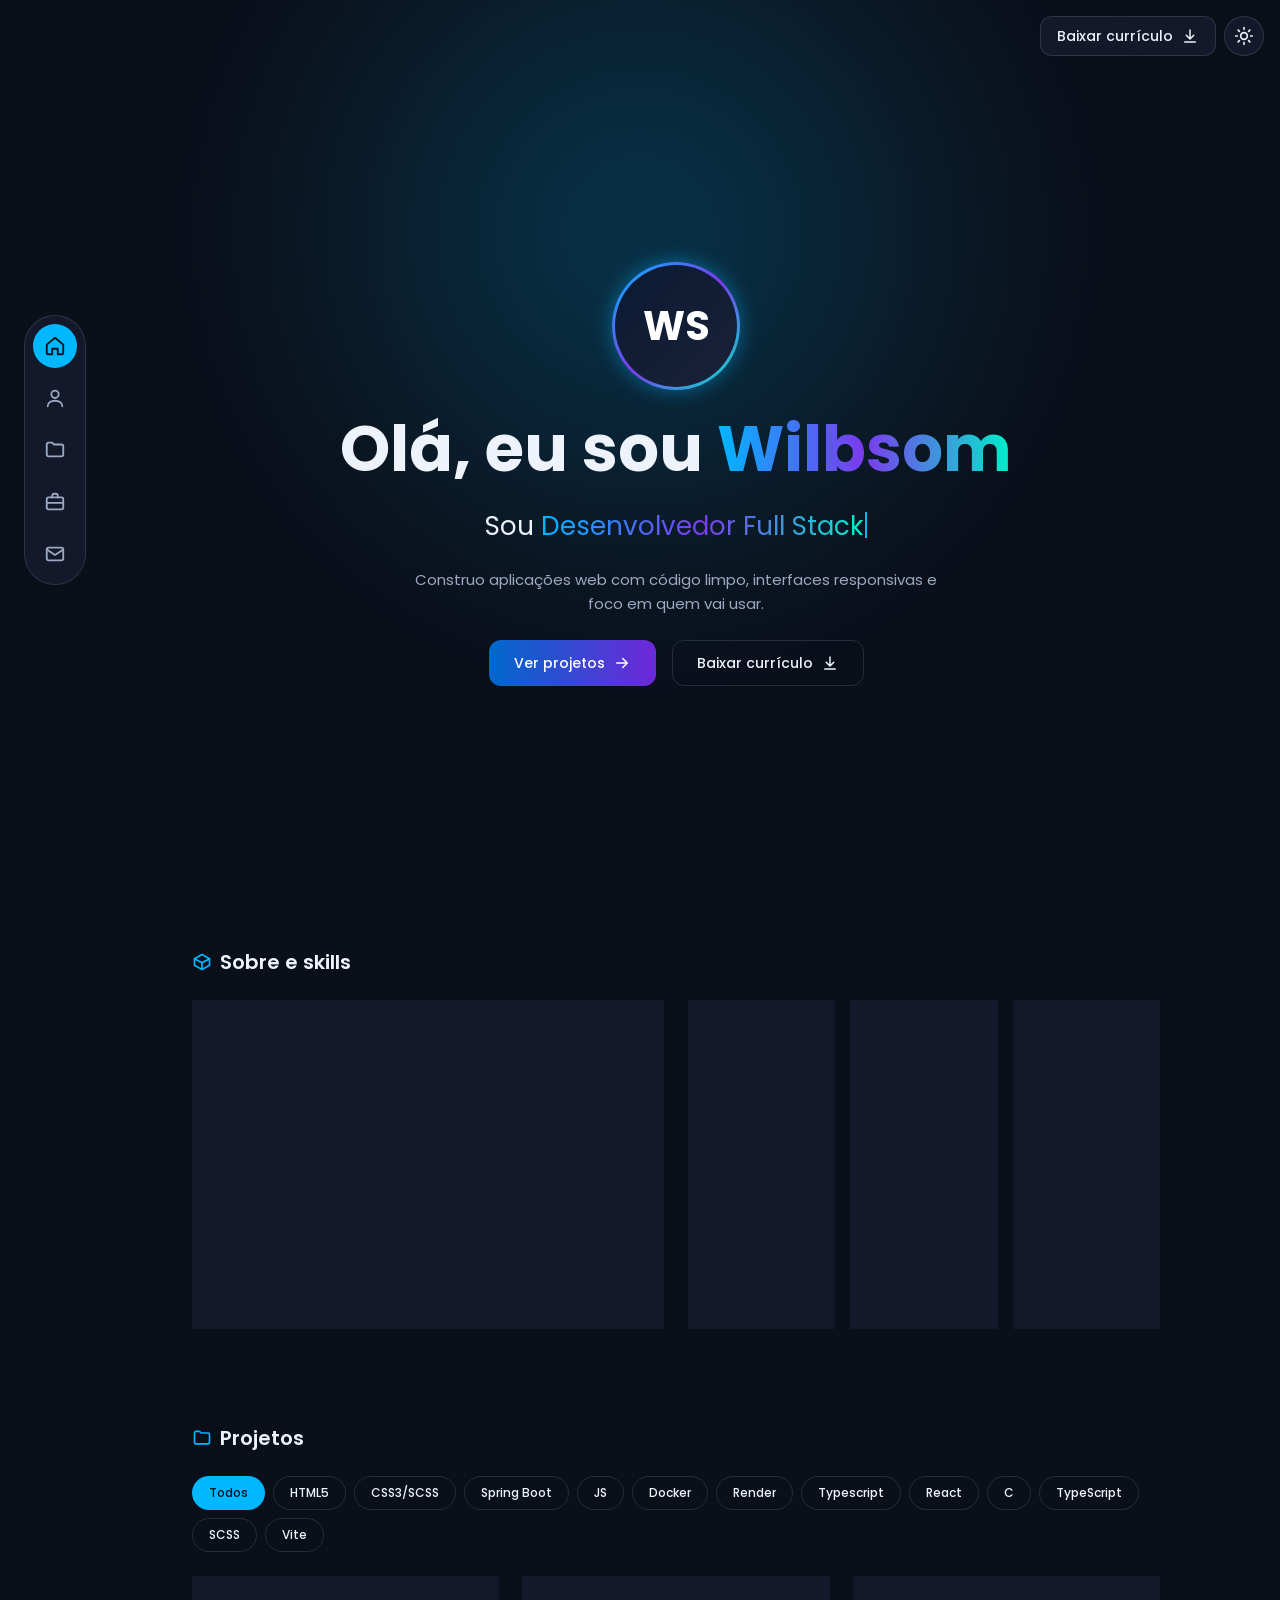
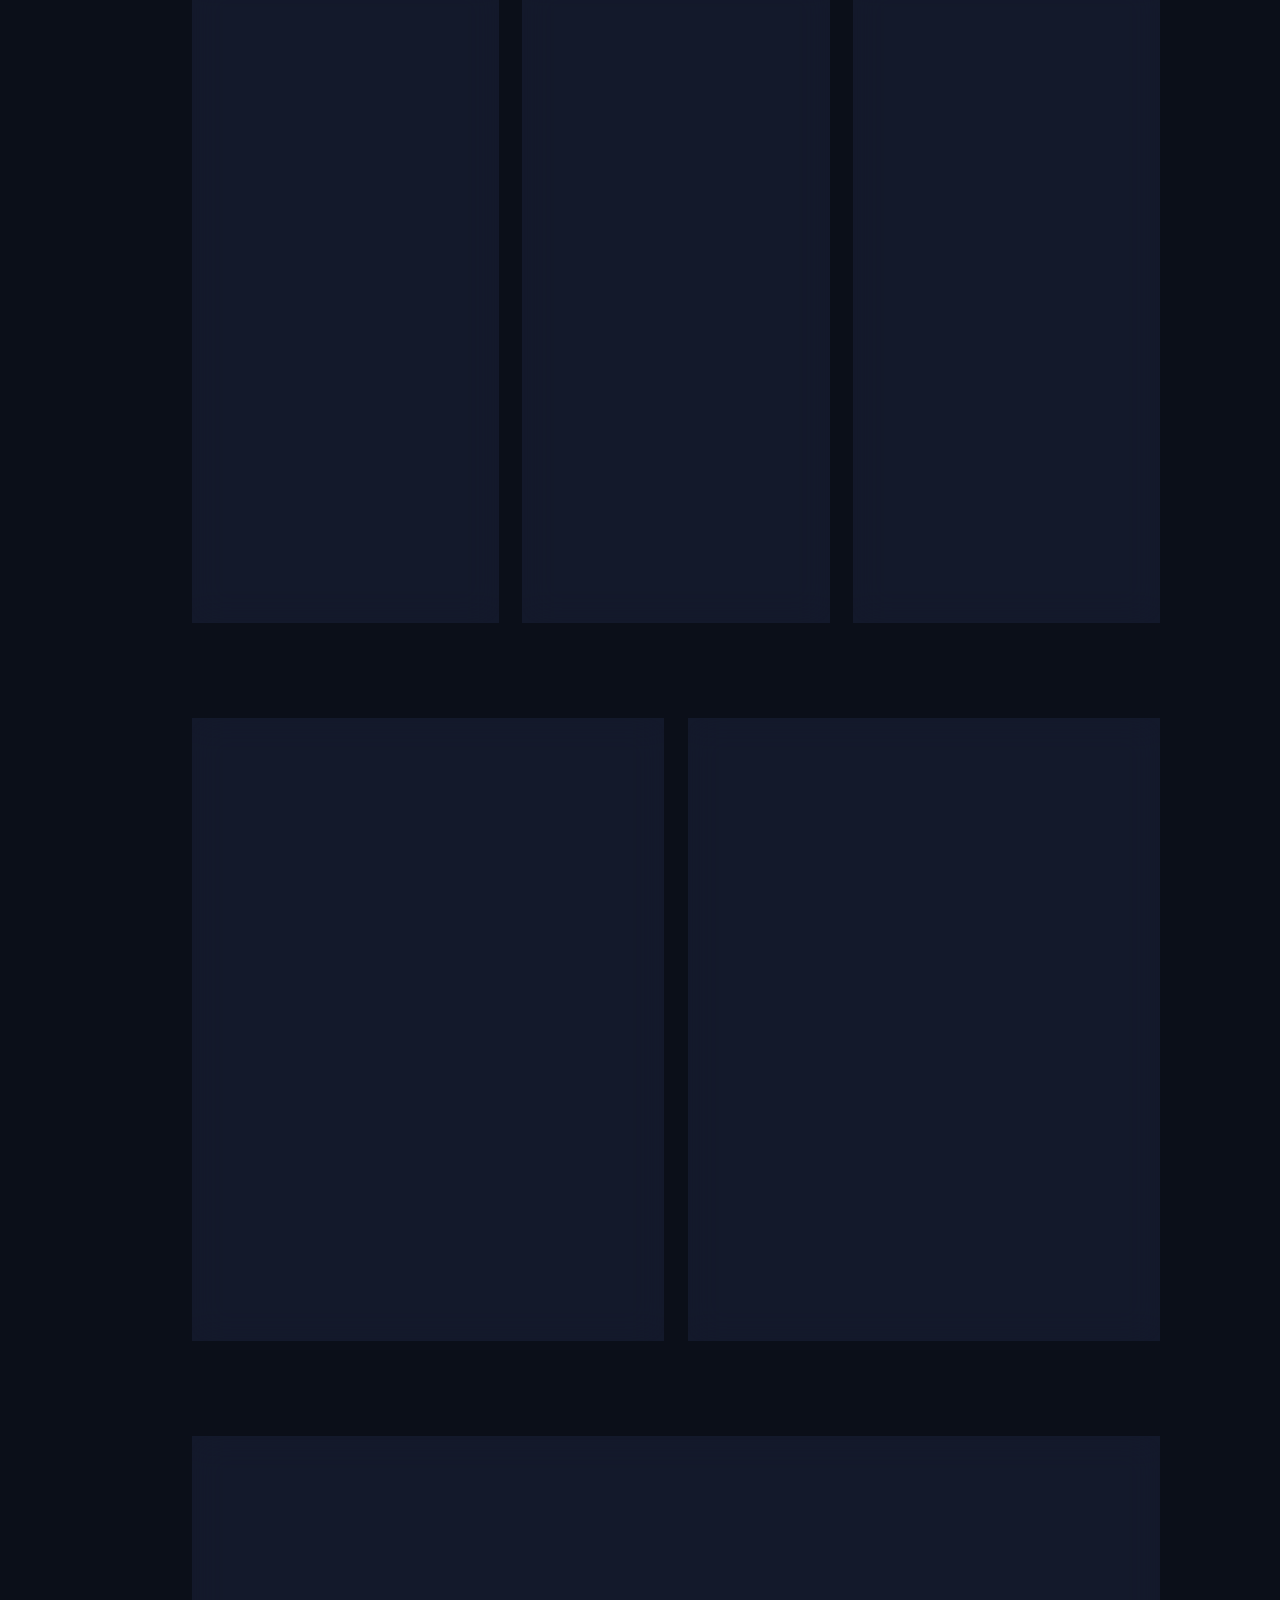
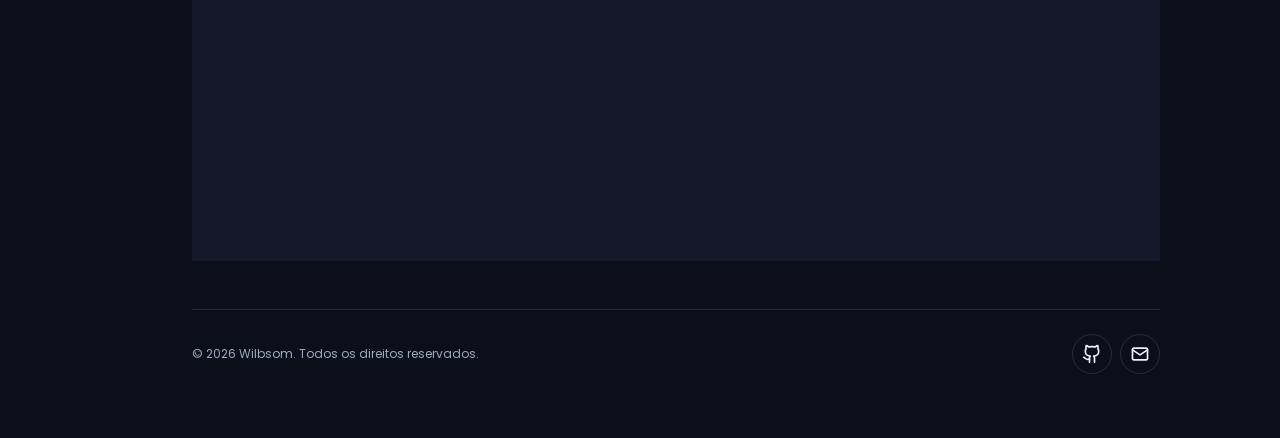
==== commit 51f2ce9a: "add<index>: adiciona links para download do currículo" ====
--- a/frontend/index.html
+++ b/frontend/index.html
@@ -4,6 +4,7 @@
 <meta charset="utf-8">
 <meta name="viewport" content="width=device-width, initial-scale=1, viewport-fit=cover">
 <title>Wilbsom | Portfólio de desenvolvimento Full Stack</title>
+<link rel="icon" type="image/png" href="./assets/icon.png">
 <meta name="description" content="Portfólio de Wilbsom: projetos com React, TypeScript e Spring Boot, skills, currículo e contato.">
 <meta property="og:title" content="Wilbsom | Portfólio">
 <meta property="og:description" content="Projetos, skills, currículo e contato de um desenvolvedor Full Stack.">
